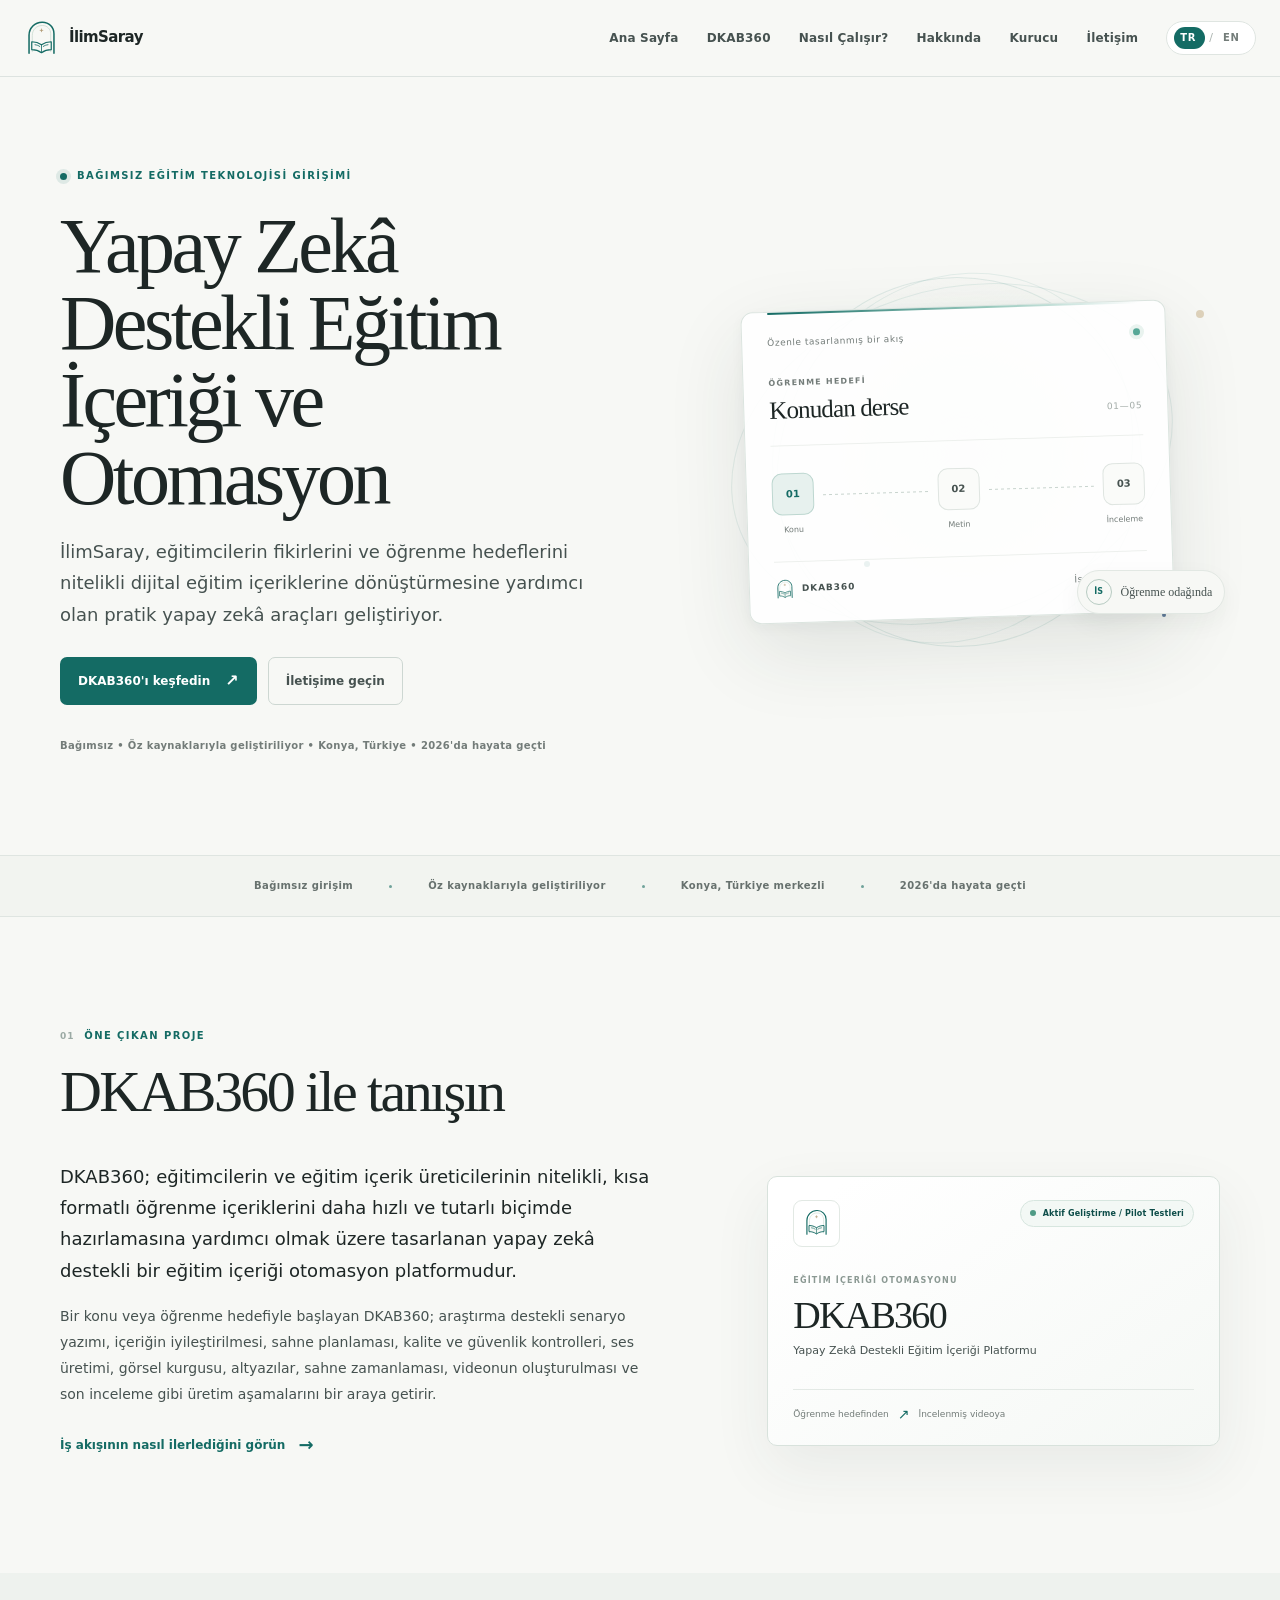
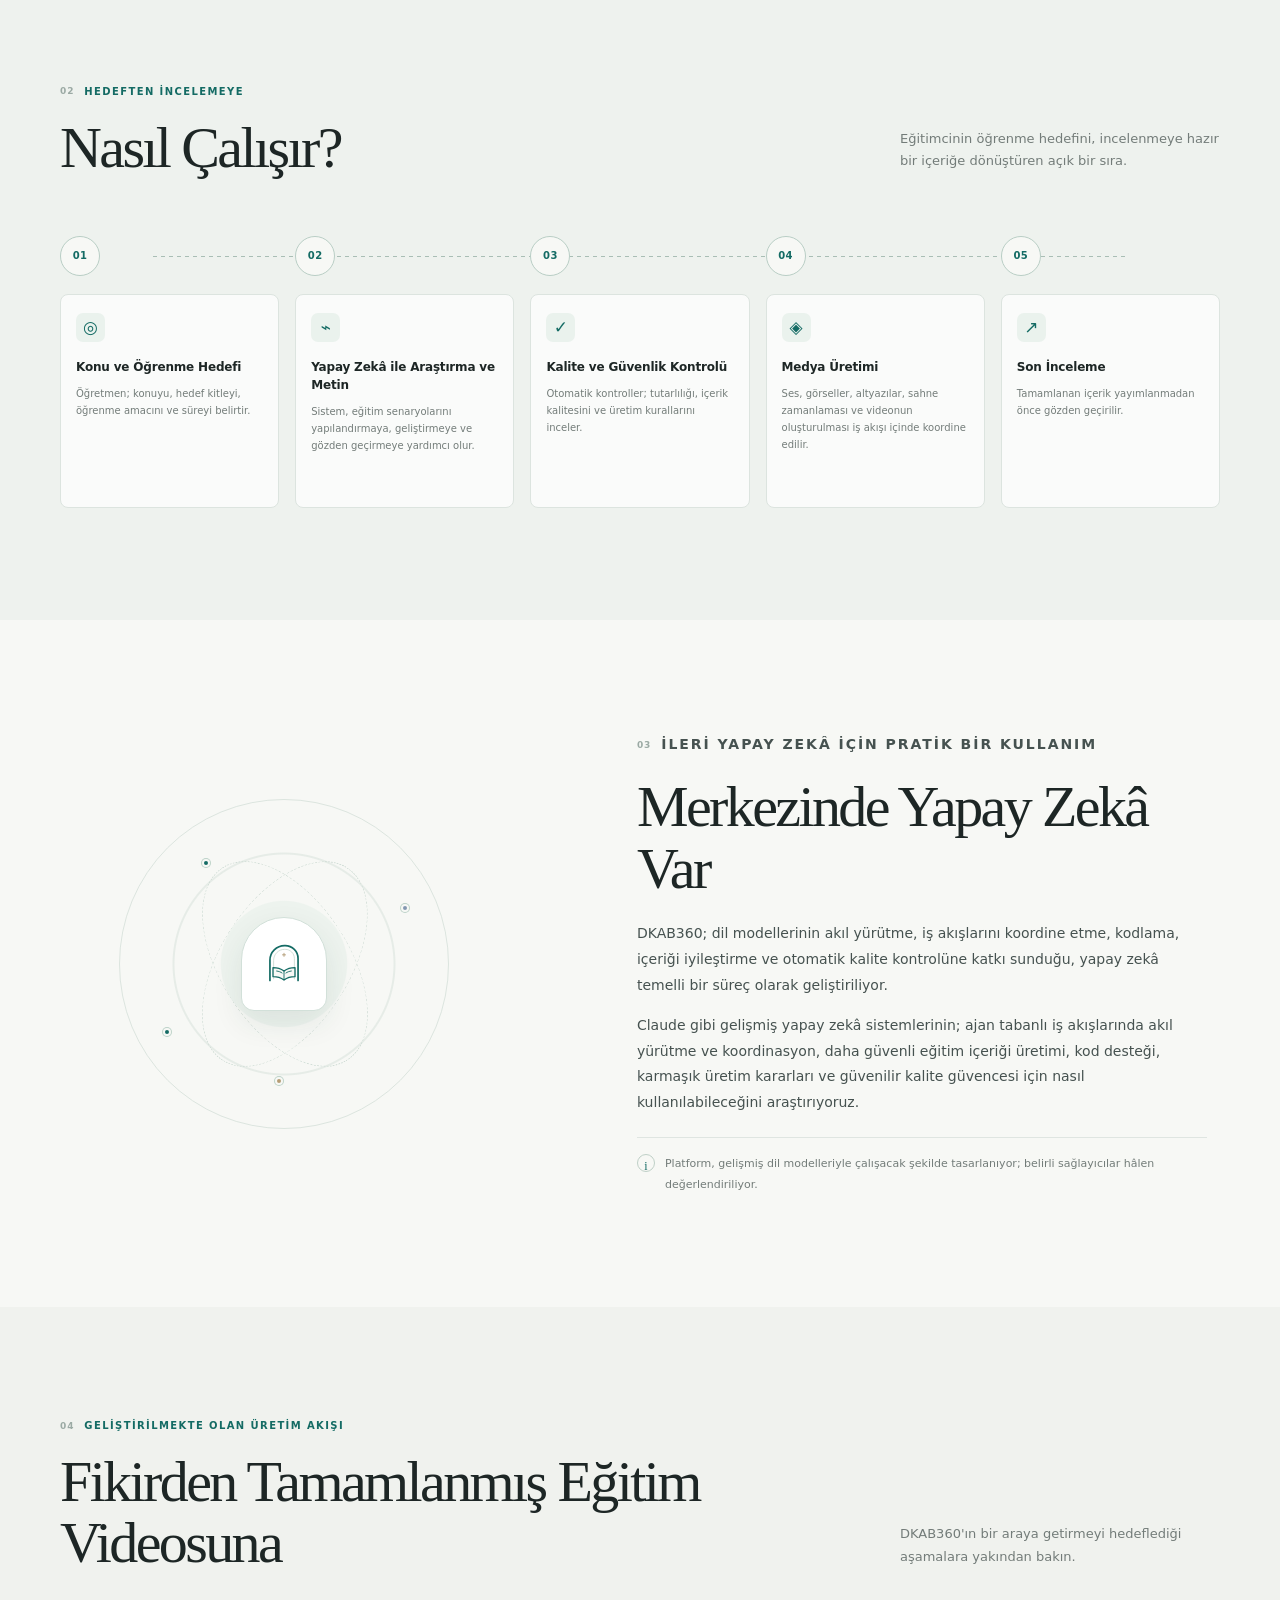
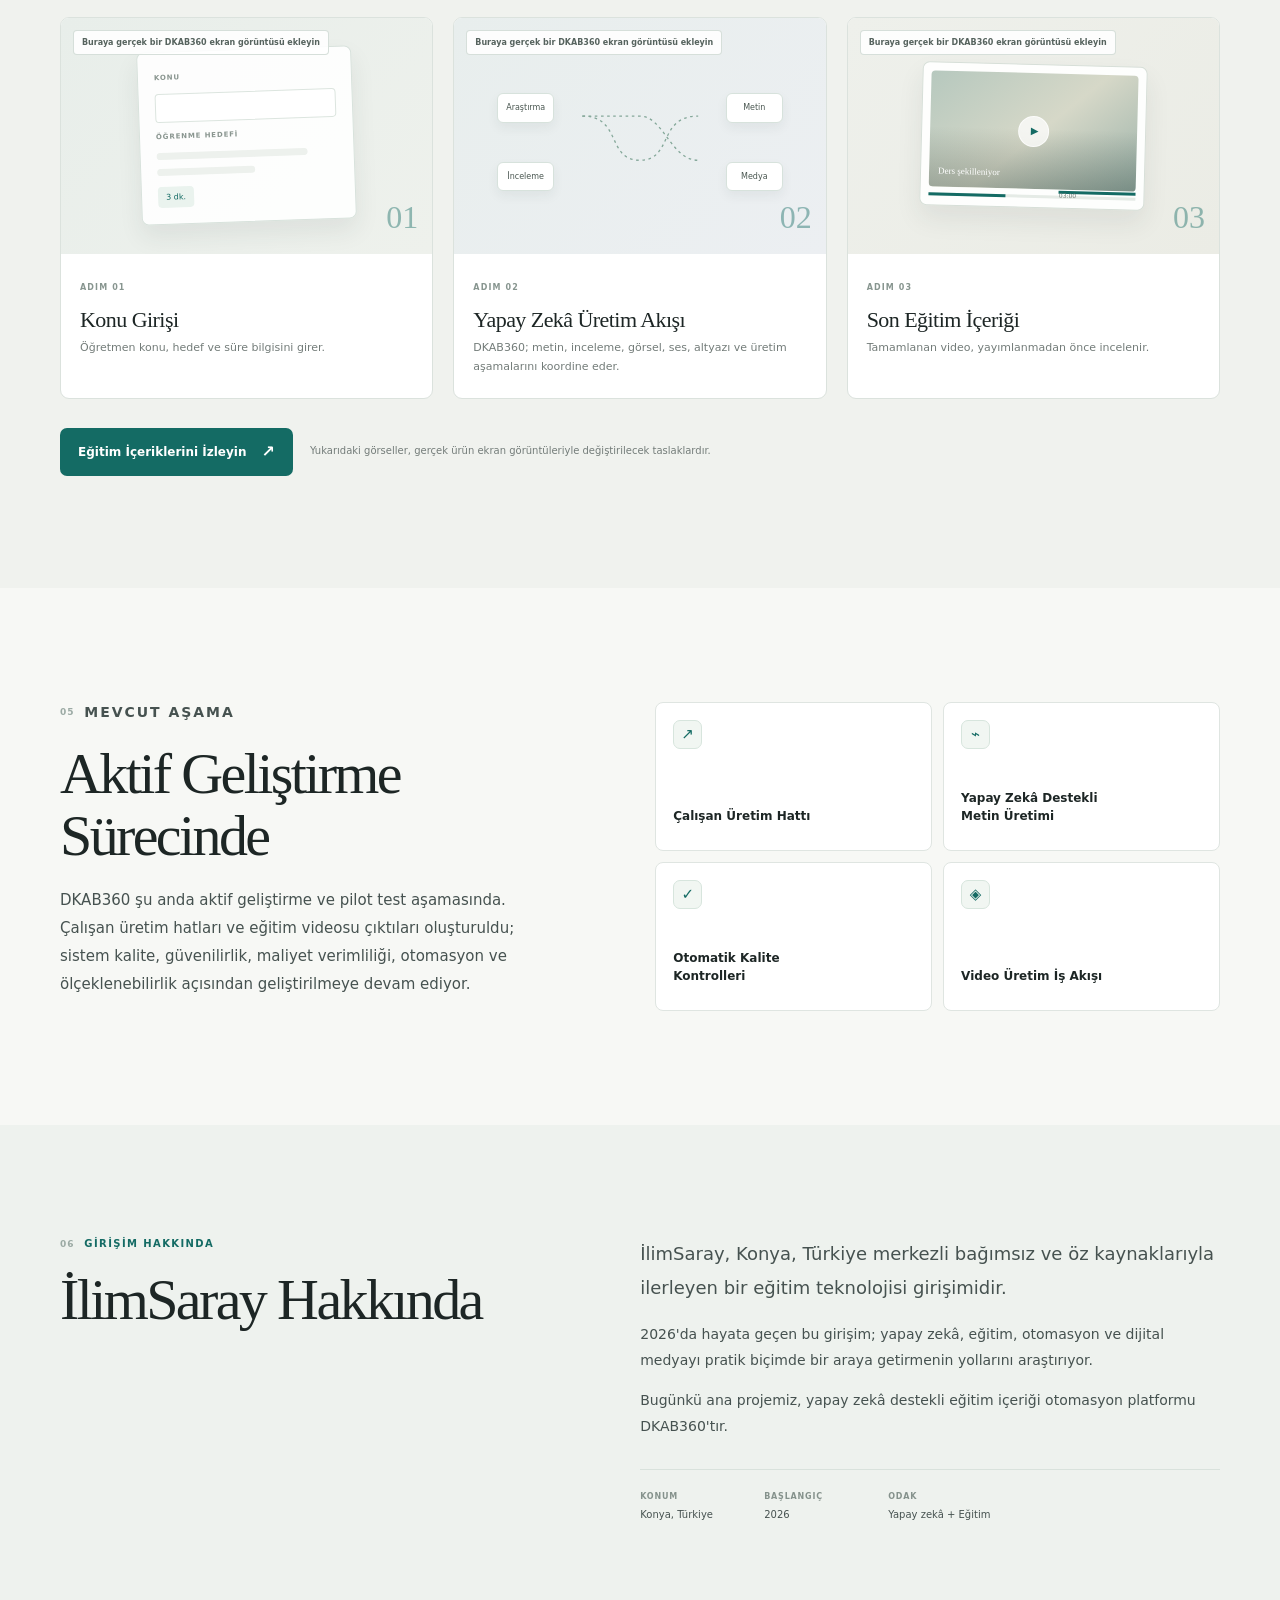
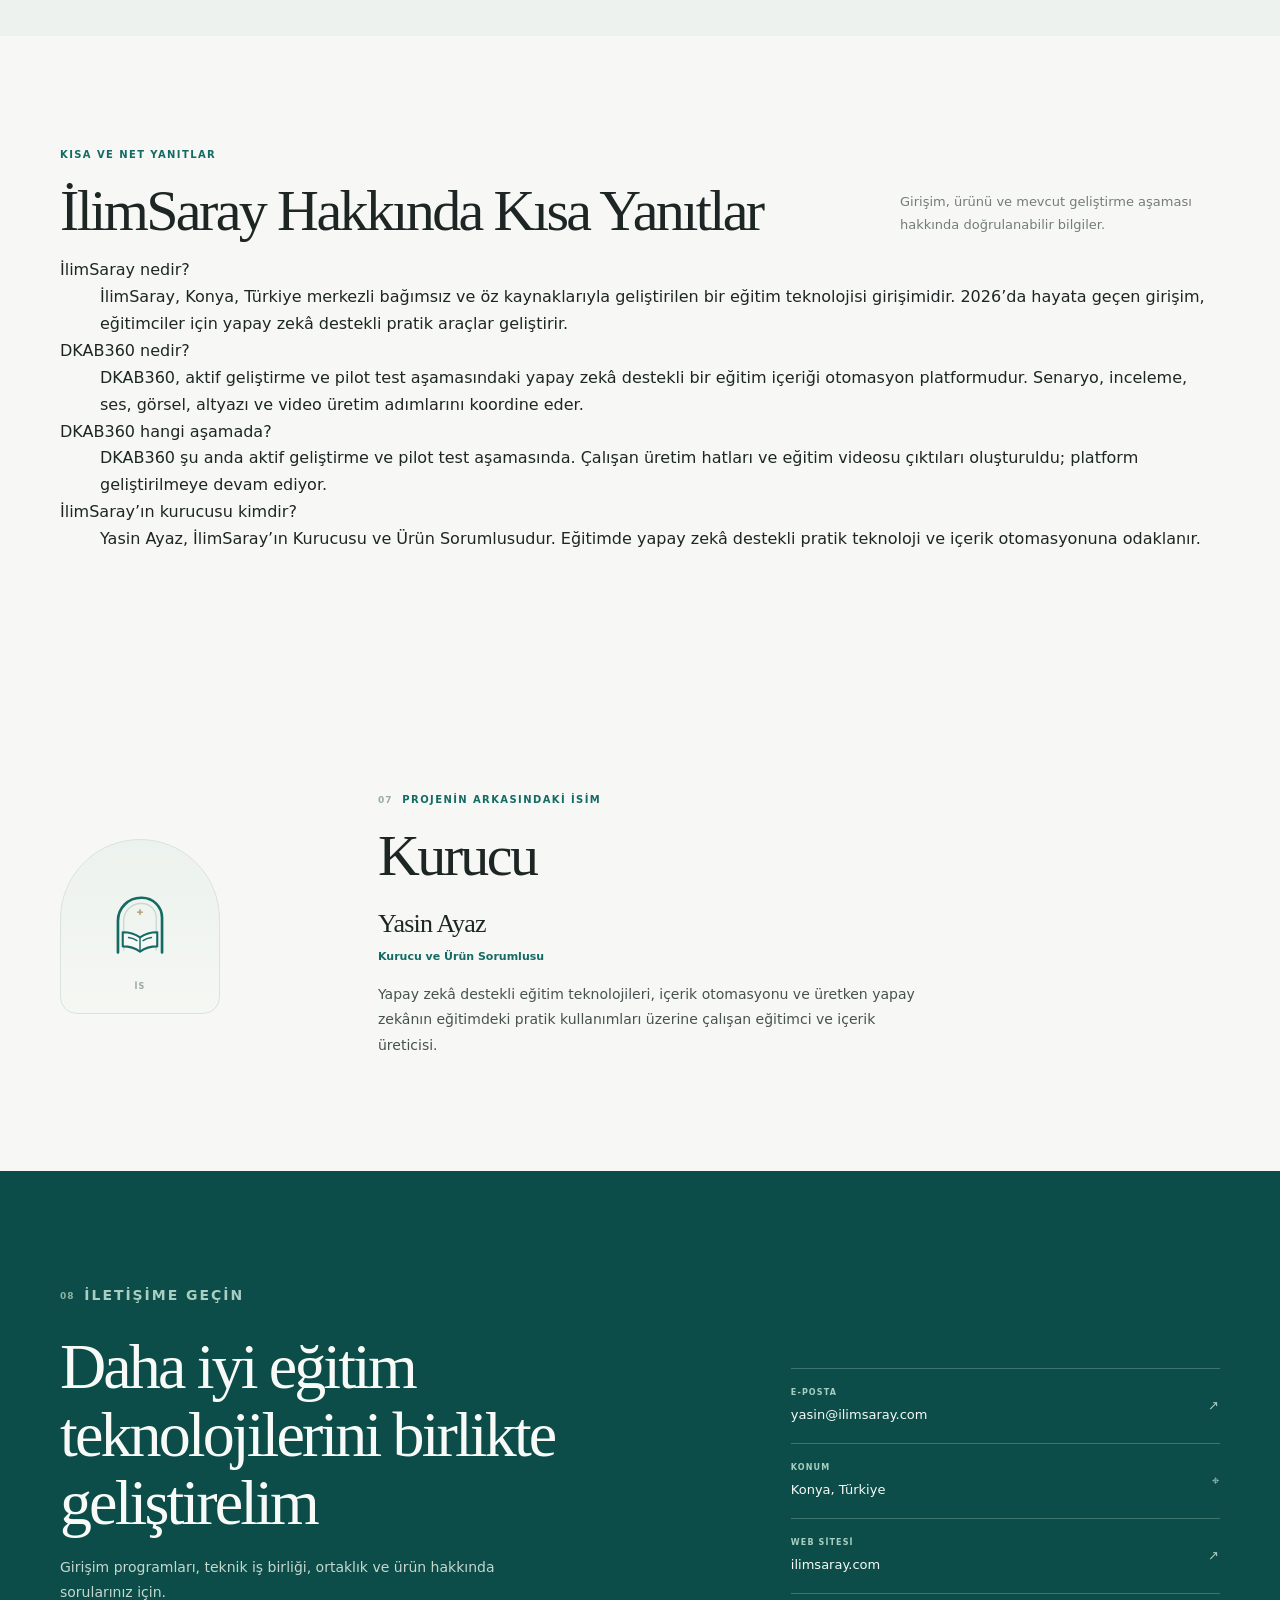
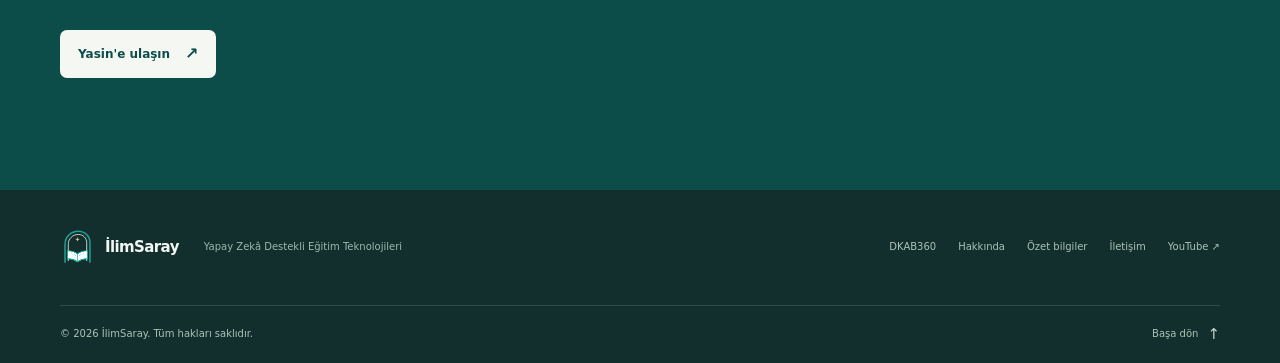
==== tr/index.html @ e477efab "Add Turkish SEO landing page" ====
<!doctype html>
<html lang="tr">
  <head>
    <meta charset="utf-8" />
    <meta name="viewport" content="width=device-width, initial-scale=1" />
    <meta name="theme-color" content="#f7f8f5" />
    <title>İlimSaray | Yapay Zekâ ve Eğitim Teknolojisi</title>
    <meta name="description" content="İlimSaray, Konya merkezli bağımsız bir EdTech girişimidir. DKAB360, aktif geliştirme ve pilot test aşamasındaki yapay zekâ destekli eğitim içeriği platformudur." />
    <meta name="keywords" content="yapay zekâ eğitimi, eğitim teknolojileri, EdTech Türkiye, DKAB360, eğitim içeriği otomasyonu, eğitimde yapay zekâ" />
    <meta name="author" content="Yasin Ayaz" />
    <meta name="robots" content="index, follow" />
    <link rel="canonical" href="https://ilimsaray.com/tr/" />
    <link rel="alternate" hreflang="en" href="https://ilimsaray.com/" />
    <link rel="alternate" hreflang="tr" href="https://ilimsaray.com/tr/" />
    <link rel="alternate" hreflang="x-default" href="https://ilimsaray.com/" />
    <link rel="icon" href="/brand-mark.svg" type="image/svg+xml" />
    <link rel="preload" href="/styles.css" as="style" />
    <link rel="stylesheet" href="/styles.css" />
    <meta property="og:type" content="website" />
    <meta property="og:site_name" content="İlimSaray" />
    <meta property="og:title" content="İlimSaray | Yapay Zekâ ve Eğitim Teknolojisi" />
    <meta property="og:description" content="İlimSaray, Konya merkezli bağımsız bir EdTech girişimidir. DKAB360, aktif geliştirme ve pilot test aşamasındaki yapay zekâ destekli eğitim içeriği platformudur." />
    <meta property="og:url" content="https://ilimsaray.com/tr/" />
    <meta property="og:image" content="https://ilimsaray.com/og-cover-tr.png" />
    <meta property="og:image:type" content="image/png" />
    <meta property="og:image:width" content="1200" />
    <meta property="og:image:height" content="630" />
    <meta property="og:image:alt" content="İlimSaray — Konya merkezli yapay zekâ destekli eğitim teknolojisi girişimi." />
    <meta property="og:locale" content="tr_TR" />
    <meta property="og:locale:alternate" content="en_US" />
    <meta name="twitter:card" content="summary_large_image" />
    <meta name="twitter:title" content="İlimSaray | Yapay Zekâ ve Eğitim Teknolojisi" />
    <meta name="twitter:description" content="İlimSaray, Konya merkezli bağımsız bir EdTech girişimidir. DKAB360, aktif geliştirme ve pilot test aşamasındaki yapay zekâ destekli eğitim içeriği platformudur." />
    <meta name="twitter:image" content="https://ilimsaray.com/og-cover-tr.png" />
    <script type="application/ld+json">
{
  "@context": "https://schema.org",
  "@graph": [
    {
      "@type": "Organization",
      "@id": "https://ilimsaray.com/#organization",
      "name": "İlimSaray",
      "url": "https://ilimsaray.com/",
      "description": "2026’da hayata geçen, Konya, Türkiye merkezli bağımsız ve öz kaynaklarıyla ilerleyen eğitim teknolojisi girişimi.",
      "email": "yasin@ilimsaray.com",
      "logo": "https://ilimsaray.com/brand-mark.svg",
      "address": {
        "@type": "PostalAddress",
        "addressLocality": "Konya",
        "addressCountry": "TR"
      },
      "founder": {
        "@id": "https://ilimsaray.com/#founder"
      },
      "sameAs": [
        "https://youtube.com/@yasinayazdkab"
      ]
    },
    {
      "@type": "Person",
      "@id": "https://ilimsaray.com/#founder",
      "name": "Yasin Ayaz",
      "jobTitle": "Kurucu ve Ürün Sorumlusu",
      "description": "Yapay zekâ destekli eğitim teknolojileri, içerik otomasyonu ve üretken yapay zekânın eğitimdeki pratik kullanımları üzerine çalışan eğitimci ve içerik üreticisi.",
      "worksFor": {
        "@id": "https://ilimsaray.com/#organization"
      }
    },
    {
      "@type": "WebSite",
      "@id": "https://ilimsaray.com/#website",
      "name": "İlimSaray",
      "url": "https://ilimsaray.com/",
      "publisher": {
        "@id": "https://ilimsaray.com/#organization"
      },
      "inLanguage": [
        "en",
        "tr"
      ]
    },
    {
      "@type": "SoftwareApplication",
      "@id": "https://ilimsaray.com/#dkab360",
      "name": "DKAB360",
      "applicationCategory": "EducationalApplication",
      "description": "Aktif geliştirme ve pilot test aşamasındaki yapay zekâ destekli eğitim içeriği otomasyon platformu.",
      "creator": {
        "@id": "https://ilimsaray.com/#organization"
      }
    },
    {
      "@type": "WebPage",
      "@id": "https://ilimsaray.com/tr/#webpage",
      "url": "https://ilimsaray.com/tr/",
      "name": "İlimSaray | Yapay Zekâ ve Eğitim Teknolojisi",
      "description": "İlimSaray, Konya merkezli bağımsız bir EdTech girişimidir. DKAB360, aktif geliştirme ve pilot test aşamasındaki yapay zekâ destekli eğitim içeriği platformudur.",
      "inLanguage": "tr",
      "isPartOf": {
        "@id": "https://ilimsaray.com/#website"
      },
      "about": [
        {
          "@id": "https://ilimsaray.com/#organization"
        },
        {
          "@id": "https://ilimsaray.com/#dkab360"
        }
      ]
    }
  ]
}
</script>
    <script src="/app.js" defer></script>
  </head>
  <body>
    <a class="skip-link" href="#main">İçeriğe geç</a>
    <header class="site-header">
      <div class="nav-shell">
        <a class="brand" href="#home" aria-label="İlimSaray ana sayfa">
          <img src="/brand-mark.svg" width="38" height="42" alt="" />
          <span><strong>İlimSaray</strong></span>
        </a>
        <nav class="desktop-nav" aria-label="Ana gezinme">
          <a href="#home">Ana Sayfa</a>
          <a href="#dkab360">DKAB360</a>
          <a href="#how-it-works">Nasıl Çalışır?</a>
          <a href="#about">Hakkında</a>
          <a href="#founder">Kurucu</a>
          <a href="#contact">İletişim</a>
        </nav>
        <div class="nav-tools">
          <div class="language-switch" role="group" aria-label="Dil seçimi">
            <a class="language-option is-active" href="/tr/" lang="tr" hreflang="tr" aria-current="page" aria-label="Türkçe">TR</a>
            <span aria-hidden="true" class="language-divider">/</span>
            <a class="language-option" href="/" lang="en" hreflang="en" aria-label="English">EN</a>
          </div>
          <details class="mobile-menu">
            <summary class="menu-trigger" aria-label="Gezinme menüsünü aç">
              <span class="menu-lines" aria-hidden="true"><i></i><i></i></span>
              <span class="sr-only">Menü</span>
            </summary>
            <nav class="mobile-nav" aria-label="Mobil gezinme">
              <a href="#home">Ana Sayfa</a>
              <a href="#dkab360">DKAB360</a>
              <a href="#how-it-works">Nasıl Çalışır?</a>
              <a href="#about">Hakkında</a>
              <a href="#founder">Kurucu</a>
              <a href="#contact">İletişim</a>
            </nav>
          </details>
        </div>
      </div>
    </header>

    <main id="main">
      <section class="hero section-shell" id="home" aria-labelledby="hero-title">
        <div class="hero-copy">
          <p class="eyebrow"><span class="eyebrow-mark" aria-hidden="true"></span><span>Bağımsız eğitim teknolojisi girişimi</span></p>
          <h1 id="hero-title">Yapay Zekâ Destekli Eğitim İçeriği ve Otomasyon</h1>
          <p class="hero-intro">İlimSaray, eğitimcilerin fikirlerini ve öğrenme hedeflerini nitelikli dijital eğitim içeriklerine dönüştürmesine yardımcı olan pratik yapay zekâ araçları geliştiriyor.</p>
          <div class="hero-actions">
            <a class="button button-primary" href="#dkab360"><span>DKAB360'ı keşfedin</span><span class="button-arrow" aria-hidden="true">↗</span></a>
            <a class="button button-quiet" href="#contact">İletişime geçin</a>
          </div>
          <p class="credibility-line">Bağımsız • Öz kaynaklarıyla geliştiriliyor • Konya, Türkiye • 2026'da hayata geçti</p>
        </div>
        <div class="hero-art" aria-label="DKAB360 eğitim içeriği üretim iş akışı çizimi">
          <div class="art-halo art-halo-one" aria-hidden="true"></div>
          <div class="art-halo art-halo-two" aria-hidden="true"></div>
          <div class="workflow-window">
            <div class="window-topline">
              <span class="window-label">Özenle tasarlanmış bir akış</span>
              <span class="live-dot" aria-hidden="true"></span>
            </div>
            <div class="window-title-row">
              <div>
                <p class="mini-label">ÖĞRENME HEDEFİ</p>
                <p class="window-title">Konudan derse</p>
              </div>
              <span class="window-step-count">01—05</span>
            </div>
            <div class="flow-steps" aria-label="Konu, metin, kalite incelemesi, medya ve son inceleme">
              <div class="flow-step is-current"><span class="flow-icon icon-topic" aria-hidden="true">01</span><span>Konu</span></div>
              <span class="flow-connector" aria-hidden="true"></span>
              <div class="flow-step"><span class="flow-icon icon-script" aria-hidden="true">02</span><span>Metin</span></div>
              <span class="flow-connector" aria-hidden="true"></span>
              <div class="flow-step"><span class="flow-icon icon-review" aria-hidden="true">03</span><span>İnceleme</span></div>
            </div>
            <div class="window-footer">
              <div class="window-footer-mark"><img src="/brand-mark.svg" width="24" height="26" alt="" /><span>DKAB360</span></div>
              <span class="workflow-note">İş akışı şeması</span>
            </div>
          </div>
          <div class="art-stamp"><span class="stamp-ring">İS</span><span>Öğrenme odağında</span></div>
        </div>
      </section>

      <div class="trust-strip" aria-label="Girişim hakkında bilgiler">
        <div class="trust-strip-inner">
          <span>Bağımsız girişim</span><span class="trust-dot" aria-hidden="true"></span>
          <span>Öz kaynaklarıyla geliştiriliyor</span><span class="trust-dot" aria-hidden="true"></span>
          <span>Konya, Türkiye merkezli</span><span class="trust-dot" aria-hidden="true"></span>
          <span>2026'da hayata geçti</span>
        </div>
      </div>

      <section class="content-section product-section section-shell" id="dkab360" aria-labelledby="product-heading">
        <div class="section-heading">
          <p class="eyebrow section-eyebrow"><span class="section-index">01</span><span>Öne çıkan proje</span></p>
          <h2 id="product-heading">DKAB360 ile tanışın</h2>
        </div>
        <div class="product-layout">
          <div class="product-copy">
            <p class="lead-copy">DKAB360; eğitimcilerin ve eğitim içerik üreticilerinin nitelikli, kısa formatlı öğrenme içeriklerini daha hızlı ve tutarlı biçimde hazırlamasına yardımcı olmak üzere tasarlanan yapay zekâ destekli bir eğitim içeriği otomasyon platformudur.</p>
            <p>Bir konu veya öğrenme hedefiyle başlayan DKAB360; araştırma destekli senaryo yazımı, içeriğin iyileştirilmesi, sahne planlaması, kalite ve güvenlik kontrolleri, ses üretimi, görsel kurgusu, altyazılar, sahne zamanlaması, videonun oluşturulması ve son inceleme gibi üretim aşamalarını bir araya getirir.</p>
            <a class="text-link" href="#how-it-works"><span>İş akışının nasıl ilerlediğini görün</span><span aria-hidden="true">→</span></a>
          </div>
          <article class="product-card">
            <div class="product-card-top">
              <span class="product-mark"><img src="/brand-mark.svg" width="36" height="40" alt="" /></span>
              <span class="status-pill"><span aria-hidden="true"></span><span>Aktif Geliştirme / Pilot Testleri</span></span>
            </div>
            <div class="product-card-body">
              <p class="mini-label">EĞİTİM İÇERİĞİ OTOMASYONU</p>
              <h3>DKAB360</h3>
              <p>Yapay Zekâ Destekli Eğitim İçeriği Platformu</p>
            </div>
            <div class="product-card-bottom"><span>Öğrenme hedefinden</span><span class="bottom-arrow" aria-hidden="true">↗</span><span>İncelenmiş videoya</span></div>
          </article>
        </div>
      </section>

      <section class="content-section workflow-section" id="how-it-works" aria-labelledby="workflow-heading">
        <div class="section-shell">
          <div class="section-heading section-heading-row">
            <div><p class="eyebrow section-eyebrow"><span class="section-index">02</span><span>Hedeften incelemeye</span></p><h2 id="workflow-heading">Nasıl Çalışır?</h2></div>
            <p class="heading-aside">Eğitimcinin öğrenme hedefini, incelenmeye hazır bir içeriğe dönüştüren açık bir sıra.</p>
          </div>
          <ol class="workflow-timeline">
            <li class="timeline-item"><span class="timeline-number">01</span><div class="timeline-card"><span class="timeline-symbol symbol-target" aria-hidden="true">◎</span><h3>Konu ve Öğrenme Hedefi</h3><p>Öğretmen; konuyu, hedef kitleyi, öğrenme amacını ve süreyi belirtir.</p></div></li>
            <li class="timeline-item"><span class="timeline-number">02</span><div class="timeline-card"><span class="timeline-symbol symbol-script" aria-hidden="true">⌁</span><h3>Yapay Zekâ ile Araştırma ve Metin</h3><p>Sistem, eğitim senaryolarını yapılandırmaya, geliştirmeye ve gözden geçirmeye yardımcı olur.</p></div></li>
            <li class="timeline-item"><span class="timeline-number">03</span><div class="timeline-card"><span class="timeline-symbol symbol-check" aria-hidden="true">✓</span><h3>Kalite ve Güvenlik Kontrolü</h3><p>Otomatik kontroller; tutarlılığı, içerik kalitesini ve üretim kurallarını inceler.</p></div></li>
            <li class="timeline-item"><span class="timeline-number">04</span><div class="timeline-card"><span class="timeline-symbol symbol-media" aria-hidden="true">◈</span><h3>Medya Üretimi</h3><p>Ses, görseller, altyazılar, sahne zamanlaması ve videonun oluşturulması iş akışı içinde koordine edilir.</p></div></li>
            <li class="timeline-item"><span class="timeline-number">05</span><div class="timeline-card"><span class="timeline-symbol symbol-review" aria-hidden="true">↗</span><h3>Son İnceleme</h3><p>Tamamlanan içerik yayımlanmadan önce gözden geçirilir.</p></div></li>
          </ol>
        </div>
      </section>

      <section class="content-section ai-section section-shell" id="ai-at-core" aria-labelledby="ai-heading">
        <div class="ai-orbit" aria-hidden="true"><span></span><span></span><span></span><span></span><div class="orbit-core"><img src="/brand-mark.svg" width="44" height="48" alt="" /></div></div>
        <div class="ai-copy"><p class="eyebrow section-eyebrow"><span class="section-index">03</span><span>İleri yapay zekâ için pratik bir kullanım</span></p><h2 id="ai-heading">Merkezinde Yapay Zekâ Var</h2><p class="lead-copy">DKAB360; dil modellerinin akıl yürütme, iş akışlarını koordine etme, kodlama, içeriği iyileştirme ve otomatik kalite kontrolüne katkı sunduğu, yapay zekâ temelli bir süreç olarak geliştiriliyor.</p><p>Claude gibi gelişmiş yapay zekâ sistemlerinin; ajan tabanlı iş akışlarında akıl yürütme ve koordinasyon, daha güvenli eğitim içeriği üretimi, kod desteği, karmaşık üretim kararları ve güvenilir kalite güvencesi için nasıl kullanılabileceğini araştırıyoruz.</p><p class="ai-note"><span class="note-mark" aria-hidden="true">i</span><span>Platform, gelişmiş dil modelleriyle çalışacak şekilde tasarlanıyor; belirli sağlayıcılar hâlen değerlendiriliyor.</span></p></div>
      </section>

      <section class="content-section proof-section" id="product-proof" aria-labelledby="proof-heading">
        <div class="section-shell">
          <div class="section-heading section-heading-row">
            <div><p class="eyebrow section-eyebrow"><span class="section-index">04</span><span>Geliştirilmekte olan üretim akışı</span></p><h2 id="proof-heading">Fikirden Tamamlanmış Eğitim Videosuna</h2></div>
            <p class="heading-aside">DKAB360'ın bir araya getirmeyi hedeflediği aşamalara yakından bakın.</p>
          </div>
          <div class="proof-grid">
            <article class="proof-card">
              <div class="proof-art proof-art-input" role="img" aria-label="Buraya gerçek bir DKAB360 ekran görüntüsü ekleyin"><span class="proof-kicker">Buraya gerçek bir DKAB360 ekran görüntüsü ekleyin</span><div class="mock-form"><span class="mock-label">KONU</span><span class="mock-line mock-line-wide"></span><span class="mock-label">ÖĞRENME HEDEFİ</span><span class="mock-line"></span><span class="mock-line mock-line-short"></span><span class="mock-chip">3 dk.</span></div><span class="proof-step-mark">01</span></div>
              <div class="proof-card-copy"><span class="card-overline">ADIM 01</span><h3>Konu Girişi</h3><p>Öğretmen konu, hedef ve süre bilgisini girer.</p></div>
            </article>
            <article class="proof-card">
              <div class="proof-art proof-art-workflow" role="img" aria-label="Buraya gerçek bir DKAB360 ekran görüntüsü ekleyin"><span class="proof-kicker">Buraya gerçek bir DKAB360 ekran görüntüsü ekleyin</span><div class="mock-flow"><span class="mock-node node-a">Araştırma</span><span class="mock-node node-b">Metin</span><span class="mock-node node-c">İnceleme</span><span class="mock-node node-d">Medya</span><svg viewBox="0 0 220 130" aria-hidden="true"><path d="M45 43 C90 43 72 93 110 93 S130 43 176 43" /><path d="M45 43 C70 43 83 43 110 43 S145 93 176 93" /></svg></div><span class="proof-step-mark">02</span></div>
              <div class="proof-card-copy"><span class="card-overline">ADIM 02</span><h3>Yapay Zekâ Üretim Akışı</h3><p>DKAB360; metin, inceleme, görsel, ses, altyazı ve üretim aşamalarını koordine eder.</p></div>
            </article>
            <article class="proof-card">
              <div class="proof-art proof-art-output" role="img" aria-label="Buraya gerçek bir DKAB360 ekran görüntüsü ekleyin"><span class="proof-kicker">Buraya gerçek bir DKAB360 ekran görüntüsü ekleyin</span><div class="mock-video"><div class="video-surface"><span class="video-play" aria-hidden="true">▶</span><span class="video-caption">Ders şekilleniyor</span></div><div class="video-controls"><span></span><span class="video-time">03:00</span></div></div><span class="proof-step-mark">03</span></div>
              <div class="proof-card-copy"><span class="card-overline">ADIM 03</span><h3>Son Eğitim İçeriği</h3><p>Tamamlanan video, yayımlanmadan önce incelenir.</p></div>
            </article>
          </div>
          <div class="proof-action"><a class="button button-primary" href="https://youtube.com/@yasinayazdkab" target="_blank" rel="noopener noreferrer"><span>Eğitim İçeriklerini İzleyin</span><span class="button-arrow" aria-hidden="true">↗</span></a><p>Yukarıdaki görseller, gerçek ürün ekran görüntüleriyle değiştirilecek taslaklardır.</p></div>
        </div>
      </section>

      <section class="content-section stage-section section-shell" id="development" aria-labelledby="stage-heading">
        <div class="stage-intro"><p class="eyebrow section-eyebrow"><span class="section-index">05</span><span>Mevcut aşama</span></p><h2 id="stage-heading">Aktif Geliştirme Sürecinde</h2><p class="lead-copy">DKAB360 şu anda aktif geliştirme ve pilot test aşamasında. Çalışan üretim hatları ve eğitim videosu çıktıları oluşturuldu; sistem kalite, güvenilirlik, maliyet verimliliği, otomasyon ve ölçeklenebilirlik açısından geliştirilmeye devam ediyor.</p></div>
        <div class="stage-cards">
          <article class="stage-card"><span class="stage-card-icon" aria-hidden="true">↗</span><h3>Çalışan Üretim Hattı</h3></article>
          <article class="stage-card"><span class="stage-card-icon" aria-hidden="true">⌁</span><h3>Yapay Zekâ Destekli Metin Üretimi</h3></article>
          <article class="stage-card"><span class="stage-card-icon" aria-hidden="true">✓</span><h3>Otomatik Kalite Kontrolleri</h3></article>
          <article class="stage-card"><span class="stage-card-icon" aria-hidden="true">◈</span><h3>Video Üretim İş Akışı</h3></article>
        </div>
      </section>

      <section class="content-section about-section" id="about" aria-labelledby="about-heading">
        <div class="section-shell about-layout">
          <div class="section-heading"><p class="eyebrow section-eyebrow"><span class="section-index">06</span><span>Girişim hakkında</span></p><h2 id="about-heading">İlimSaray Hakkında</h2></div>
          <div class="about-copy"><p class="lead-copy">İlimSaray, Konya, Türkiye merkezli bağımsız ve öz kaynaklarıyla ilerleyen bir eğitim teknolojisi girişimidir.</p><p>2026'da hayata geçen bu girişim; yapay zekâ, eğitim, otomasyon ve dijital medyayı pratik biçimde bir araya getirmenin yollarını araştırıyor.</p><p>Bugünkü ana projemiz, yapay zekâ destekli eğitim içeriği otomasyon platformu DKAB360'tır.</p><div class="about-facts"><span><strong>Konum</strong><span>Konya, Türkiye</span></span><span><strong>Başlangıç</strong><span>2026</span></span><span><strong>Odak</strong><span>Yapay zekâ + Eğitim</span></span></div></div>
        </div>
      </section>

      <section class="content-section answers-section" id="answers" aria-labelledby="answers-heading">
        <div class="section-shell">
          <div class="section-heading section-heading-row">
            <div><p class="eyebrow section-eyebrow">Kısa ve net yanıtlar</p><h2 id="answers-heading">İlimSaray Hakkında Kısa Yanıtlar</h2></div>
            <p class="heading-aside">Girişim, ürünü ve mevcut geliştirme aşaması hakkında doğrulanabilir bilgiler.</p>
          </div>
          <dl class="answer-list">
            <div class="answer-item"><dt>İlimSaray nedir?</dt><dd>İlimSaray, Konya, Türkiye merkezli bağımsız ve öz kaynaklarıyla geliştirilen bir eğitim teknolojisi girişimidir. 2026’da hayata geçen girişim, eğitimciler için yapay zekâ destekli pratik araçlar geliştirir.</dd></div>
            <div class="answer-item"><dt>DKAB360 nedir?</dt><dd>DKAB360, aktif geliştirme ve pilot test aşamasındaki yapay zekâ destekli bir eğitim içeriği otomasyon platformudur. Senaryo, inceleme, ses, görsel, altyazı ve video üretim adımlarını koordine eder.</dd></div>
            <div class="answer-item"><dt>DKAB360 hangi aşamada?</dt><dd>DKAB360 şu anda aktif geliştirme ve pilot test aşamasında. Çalışan üretim hatları ve eğitim videosu çıktıları oluşturuldu; platform geliştirilmeye devam ediyor.</dd></div>
            <div class="answer-item"><dt>İlimSaray’ın kurucusu kimdir?</dt><dd>Yasin Ayaz, İlimSaray’ın Kurucusu ve Ürün Sorumlusudur. Eğitimde yapay zekâ destekli pratik teknoloji ve içerik otomasyonuna odaklanır.</dd></div>
          </dl>
        </div>
      </section>

      <section class="content-section founder-section section-shell" id="founder" aria-labelledby="founder-heading">
        <div class="founder-mark" aria-hidden="true"><img src="/brand-mark.svg" width="66" height="72" alt="" /><span>İS</span></div>
        <div class="founder-copy"><p class="eyebrow section-eyebrow"><span class="section-index">07</span><span>Projenin arkasındaki isim</span></p><h2 id="founder-heading">Kurucu</h2><p class="founder-name">Yasin Ayaz</p><p class="founder-role">Kurucu ve Ürün Sorumlusu</p><p class="founder-bio">Yapay zekâ destekli eğitim teknolojileri, içerik otomasyonu ve üretken yapay zekânın eğitimdeki pratik kullanımları üzerine çalışan eğitimci ve içerik üreticisi.</p></div>
      </section>

      <section class="content-section contact-section" id="contact" aria-labelledby="contact-heading">
        <div class="section-shell contact-layout">
          <div class="contact-copy"><p class="eyebrow section-eyebrow"><span class="section-index">08</span><span>İletişime geçin</span></p><h2 id="contact-heading">Daha iyi eğitim teknolojilerini birlikte geliştirelim</h2><p>Girişim programları, teknik iş birliği, ortaklık ve ürün hakkında sorularınız için.</p><a class="button button-light" href="mailto:yasin@ilimsaray.com"><span>Yasin'e ulaşın</span><span class="button-arrow" aria-hidden="true">↗</span></a></div>
          <div class="contact-details"><a href="mailto:yasin@ilimsaray.com" class="contact-detail"><span class="detail-label">E-POSTA</span><span>yasin@ilimsaray.com</span><span class="detail-arrow" aria-hidden="true">↗</span></a><div class="contact-detail"><span class="detail-label">KONUM</span><span>Konya, Türkiye</span><span class="detail-symbol" aria-hidden="true">⌖</span></div><a href="https://ilimsaray.com" target="_blank" rel="noopener noreferrer" class="contact-detail"><span class="detail-label">WEB SİTESİ</span><span>ilimsaray.com</span><span class="detail-arrow" aria-hidden="true">↗</span></a></div>
        </div>
      </section>
    </main>

    <footer class="site-footer">
      <div class="section-shell footer-main">
        <a class="brand footer-brand" href="#home"><img src="/brand-mark.svg" width="38" height="42" alt="" /><span><strong>İlimSaray</strong></span></a>
        <p class="footer-tagline">Yapay Zekâ Destekli Eğitim Teknolojileri</p>
        <nav class="footer-links" aria-label="Alt bilgi gezinmesi"><a href="#dkab360">DKAB360</a><a href="#about">Hakkında</a><a href="#answers">Özet bilgiler</a><a href="#contact">İletişim</a><a href="https://youtube.com/@yasinayazdkab" target="_blank" rel="noopener noreferrer">YouTube ↗</a></nav>
      </div>
      <div class="section-shell footer-bottom"><span>© 2026 İlimSaray. Tüm hakları saklıdır.</span><a href="#home" class="back-to-top"><span>Başa dön</span><span aria-hidden="true">↑</span></a></div>
    </footer>
  </body>
</html>
---- styles.css ----
:root {
  color-scheme: light;
  --paper: #f7f8f5;
  --paper-deep: #f0f2ee;
  --surface: #fff;
  --ink: #1d2625;
  --ink-soft: #465250;
  --muted: #737c79;
  --line: #dfe5e1;
  --line-strong: #cdd7d2;
  --teal: #146b64;
  --teal-dark: #0d4d49;
  --teal-soft: #e7f1ee;
  --blue: #637c9c;
  --sand: #ded2bb;
  --display: "Iowan Old Style", "Palatino Linotype", "Book Antiqua", Georgia, serif;
  --sans: Inter, ui-sans-serif, system-ui, -apple-system, BlinkMacSystemFont, "Segoe UI", sans-serif;
  --shell: min(1160px, calc(100% - 64px));
  font-family: var(--sans);
  background: var(--paper);
  color: var(--ink);
  font-synthesis: none;
  text-rendering: optimizeLegibility;
  -webkit-font-smoothing: antialiased;
  -moz-osx-font-smoothing: grayscale;
}

*, *::before, *::after { box-sizing: border-box; }
html { scroll-behavior: smooth; scroll-padding-top: 104px; }
body { margin: 0; min-width: 320px; background: var(--paper); color: var(--ink); font-size: 16px; line-height: 1.68; }
button, a { font: inherit; }
a { color: inherit; text-decoration: none; }
button { color: inherit; }
img, svg { display: block; }
::selection { color: #fff; background: var(--teal); }
:focus-visible { outline: 3px solid #579b93; outline-offset: 4px; border-radius: 4px; }
.skip-link { position: fixed; z-index: 100; top: 12px; left: 12px; padding: 10px 16px; transform: translateY(-160%); border-radius: 6px; background: var(--ink); color: #fff; transition: transform .18s ease; }
.skip-link:focus { transform: translateY(0); }
.sr-only { position: absolute; width: 1px; height: 1px; padding: 0; margin: -1px; overflow: hidden; clip: rect(0, 0, 0, 0); white-space: nowrap; border: 0; }
.section-shell { width: var(--shell); margin-inline: auto; }
.site-header { position: sticky; z-index: 20; top: 0; border-bottom: 1px solid rgb(213 221 216 / 75%); background: rgb(247 248 245 / 94%); backdrop-filter: blur(16px); }
.nav-shell { width: min(1320px, calc(100% - 48px)); min-height: 76px; margin: auto; display: flex; align-items: center; justify-content: space-between; gap: 28px; }
.brand { flex: 0 0 auto; display: inline-flex; align-items: center; gap: 10px; color: var(--ink); font-size: 15px; letter-spacing: -.04em; white-space: nowrap; }
.brand img { width: 35px; height: 39px; }
.brand strong { font-weight: 650; }
.desktop-nav { display: flex; align-items: center; gap: clamp(15px, 2.2vw, 30px); margin-left: auto; }
.desktop-nav a, .mobile-nav a { color: var(--ink-soft); font-size: 12px; font-weight: 550; letter-spacing: .015em; transition: color .18s ease; }
.desktop-nav a:hover, .mobile-nav a:hover { color: var(--teal); }
.nav-tools { display: flex; align-items: center; gap: 14px; }
.language-switch { display: inline-flex; align-items: center; gap: 4px; padding: 5px 7px; border: 1px solid var(--line); border-radius: 999px; background: var(--surface); }
.language-option { appearance: none; cursor: pointer; min-width: 31px; padding: 3px 6px; border: 0; border-radius: 999px; background: transparent; color: var(--muted); font-family: var(--sans); font-size: 10px; font-weight: 750; letter-spacing: .07em; transition: color .16s ease, background .16s ease; }
.language-option.is-active { background: var(--teal); color: #fff; }
.language-divider { color: #aab3af; font-size: 11px; }
.mobile-menu { display: none; position: relative; }
.menu-trigger { width: 39px; height: 39px; display: grid; place-items: center; list-style: none; cursor: pointer; border: 1px solid var(--line); border-radius: 50%; background: var(--surface); }
.menu-trigger::-webkit-details-marker { display: none; }
.menu-lines { width: 16px; display: grid; gap: 4px; }
.menu-lines i { height: 1.5px; width: 16px; border-radius: 2px; background: var(--ink); transition: transform .2s ease; }
.mobile-menu[open] .menu-lines i:first-child { transform: translateY(2.75px) rotate(45deg); }
.mobile-menu[open] .menu-lines i:last-child { transform: translateY(-2.75px) rotate(-45deg); }
.mobile-nav { position: absolute; top: 52px; right: 0; min-width: 220px; display: grid; gap: 2px; padding: 10px; border: 1px solid var(--line); border-radius: 12px; background: var(--surface); box-shadow: 0 16px 36px rgb(24 44 39 / 12%); }
.mobile-nav a { padding: 11px 12px; border-radius: 7px; font-size: 13px; }
.mobile-nav a:hover { background: var(--teal-soft); }
.hero { min-height: 604px; padding-block: 78px 86px; display: grid; grid-template-columns: minmax(0, 1.03fr) minmax(390px, .97fr); align-items: center; gap: clamp(35px, 6vw, 90px); }
.hero-copy { position: relative; z-index: 1; padding-block: 14px; }
.eyebrow { display: flex; align-items: center; gap: 10px; margin: 0; color: var(--teal); font-size: 10px; font-weight: 750; letter-spacing: .14em; line-height: 1.4; text-transform: uppercase; }
.eyebrow-mark { width: 7px; height: 7px; border-radius: 50%; background: var(--teal); box-shadow: 0 0 0 4px rgb(20 107 100 / 11%); }
h1, h2, h3, p { margin-top: 0; }
h1, h2 { font-family: var(--display); font-weight: 500; letter-spacing: -.045em; }
h1 { max-width: 650px; margin: 24px 0 20px; font-size: clamp(49px, 6.1vw, 78px); line-height: .99; }
.hero-intro { max-width: 540px; margin-bottom: 27px; color: var(--ink-soft); font-size: clamp(16px, 1.45vw, 18px); line-height: 1.75; }
.hero-actions { display: flex; align-items: center; flex-wrap: wrap; gap: 11px; }
.button { min-height: 48px; display: inline-flex; align-items: center; justify-content: center; gap: 15px; padding: 0 17px; border: 1px solid transparent; border-radius: 7px; font-size: 12px; font-weight: 650; transition: transform .18s ease, background .18s ease, border-color .18s ease, color .18s ease; }
.button:hover { transform: translateY(-2px); }
.button-primary { background: var(--teal); color: #fff; }
.button-primary:hover { background: var(--teal-dark); }
.button-quiet { border-color: var(--line-strong); color: var(--ink-soft); background: transparent; }
.button-quiet:hover { border-color: var(--teal); color: var(--teal); }
.button-arrow { font-size: 16px; line-height: 1; }
.credibility-line { margin: 33px 0 0; color: var(--muted); font-size: 10px; font-weight: 550; letter-spacing: .035em; }
.credibility-line span { margin-inline: 4px; color: var(--teal); }
.hero-art { min-height: 400px; position: relative; display: grid; place-items: center; isolation: isolate; }
.hero-art::before { position: absolute; z-index: -1; content: ""; width: 370px; height: 370px; border: 1px solid rgb(20 107 100 / 11%); border-radius: 50%; background: radial-gradient(circle at 52% 48%, rgb(222 232 222 / 61%), rgb(239 242 237 / 5%) 67%); }
.hero-art::after { position: absolute; z-index: -1; top: 12%; right: 3%; content: ""; width: 8px; height: 8px; border-radius: 50%; background: var(--sand); box-shadow: -333px 250px 0 -1px var(--teal), -36px 301px 0 -2px var(--blue); }
.art-halo { position: absolute; z-index: -1; border: 1px solid rgb(20 107 100 / 9%); border-radius: 50%; }
.art-halo-one { inset: 7% 8% 11% 6%; transform: rotate(-18deg); }
.art-halo-two { inset: 1% 18% 3% 17%; transform: rotate(35deg); }
.workflow-window { width: min(100%, 425px); position: relative; padding: 23px 25px 17px; border: 1px solid #dbe4df; border-radius: 12px; background: rgb(255 255 255 / 91%); box-shadow: 0 28px 80px rgb(33 54 47 / 11%), 0 4px 13px rgb(33 54 47 / 4%); transform: rotate(-1.8deg); }
.workflow-window::before { position: absolute; top: 0; left: 26px; right: 26px; height: 2px; content: ""; background: linear-gradient(90deg, var(--teal), #99c9bd 60%, transparent); }
.window-topline, .window-title-row, .window-footer { display: flex; align-items: center; justify-content: space-between; }
.window-label, .workflow-note { color: var(--muted); font-size: 9px; letter-spacing: .06em; }
.live-dot { width: 7px; height: 7px; border-radius: 50%; background: #57a897; box-shadow: 0 0 0 4px #e9f3ef; }
.window-title-row { align-items: end; margin-top: 26px; padding-bottom: 21px; border-bottom: 1px solid #edf0ed; }
.mini-label { margin: 0 0 6px; color: var(--muted); font-size: 8px; font-weight: 750; letter-spacing: .15em; }
.window-title { margin: 0; font-family: var(--display); font-size: 25px; line-height: 1.15; letter-spacing: -.035em; }
.window-step-count { color: #a2aba7; font-size: 9px; letter-spacing: .08em; }
.flow-steps { display: flex; align-items: center; gap: 9px; padding-block: 27px 24px; }
.flow-step { display: grid; justify-items: center; gap: 8px; color: var(--muted); font-size: 8px; }
.flow-icon { width: 42px; height: 42px; display: grid; place-items: center; border: 1px solid var(--line); border-radius: 10px; background: #fafbf9; color: var(--ink-soft); font-size: 10px; font-weight: 700; }
.flow-step.is-current .flow-icon { border-color: #bdd7d0; background: var(--teal-soft); color: var(--teal); }
.flow-connector { height: 1px; flex: 1; margin-bottom: 19px; background: repeating-linear-gradient(90deg, #c8d4ce 0 3px, transparent 3px 6px); }
.window-footer { min-height: 44px; padding-top: 11px; border-top: 1px solid #edf0ed; }
.window-footer-mark { display: inline-flex; align-items: center; gap: 7px; color: var(--ink-soft); font-size: 9px; font-weight: 750; letter-spacing: .1em; }
.window-footer-mark img { width: 20px; height: 22px; }
.art-stamp { position: absolute; right: -1%; bottom: 12%; display: flex; align-items: center; gap: 9px; padding: 8px 12px 8px 8px; border: 1px solid #e2e8e3; border-radius: 999px; background: var(--paper); color: var(--ink-soft); font-family: var(--display); font-size: 12px; box-shadow: 0 9px 24px rgb(33 54 47 / 5%); }
.stamp-ring { width: 26px; height: 26px; display: grid; place-items: center; border: 1px solid #b7cbc2; border-radius: 50%; color: var(--teal); font-family: var(--sans); font-size: 8px; font-weight: 800; }
.trust-strip { border-block: 1px solid var(--line); background: #f2f4f0; }
.trust-strip-inner { width: var(--shell); min-height: 60px; display: flex; flex-wrap: wrap; align-items: center; justify-content: center; gap: clamp(14px, 3vw, 36px); margin: auto; color: #67716e; font-size: 10px; font-weight: 650; letter-spacing: .04em; }
.trust-dot { width: 3px; height: 3px; border-radius: 50%; background: #70a29a; }
.content-section { padding-block: 112px; scroll-margin-top: 90px; }
.section-heading { max-width: 640px; }
.section-eyebrow { margin-bottom: 18px; }
.section-index { color: #9baaa4; font-size: 9px; letter-spacing: .1em; }
h2 { margin-bottom: 0; font-size: clamp(38px, 4.6vw, 58px); line-height: 1.06; }
.product-layout { display: grid; grid-template-columns: 1.02fr .78fr; align-items: center; gap: clamp(55px, 9vw, 130px); margin-top: 38px; }
.product-copy { max-width: 640px; }
.product-copy p, .about-copy p, .ai-copy > p, .contact-copy > p, .stage-intro > p, .founder-bio { color: var(--ink-soft); font-size: 14px; line-height: 1.85; }
.product-copy .lead-copy, .lead-copy { color: var(--ink); font-size: 18px; line-height: 1.74; }
.text-link { display: inline-flex; align-items: center; gap: 13px; margin-top: 9px; color: var(--teal); font-size: 12px; font-weight: 700; }
.text-link span:last-child { font-size: 18px; transition: transform .18s ease; }
.text-link:hover span:last-child { transform: translateX(4px); }
.product-card { overflow: hidden; min-height: 270px; padding: 23px 25px 16px; border: 1px solid #d8e2dc; border-radius: 10px; background: linear-gradient(145deg, #fff 10%, #f5f8f5 100%); box-shadow: 0 22px 60px rgb(37 62 53 / 7%); }
.product-card-top { display: flex; align-items: flex-start; justify-content: space-between; gap: 12px; }
.product-mark { width: 47px; height: 47px; display: grid; place-items: center; border: 1px solid #e2e9e4; border-radius: 9px; background: white; }
.product-mark img { width: 27px; height: 30px; }
.status-pill { display: inline-flex; align-items: center; gap: 7px; padding: 6px 9px; border: 1px solid #d7e6df; border-radius: 999px; background: #f3f8f5; color: var(--teal-dark); font-size: 8px; font-weight: 700; letter-spacing: .02em; }
.status-pill > span:first-child { width: 6px; height: 6px; border-radius: 50%; background: #4f9b85; }
.product-card-body { padding: 27px 0 29px; }
.product-card-body .mini-label { color: #8b9993; }
.product-card-body h3 { margin: 2px 0 0; font-family: var(--display); font-size: 38px; font-weight: 500; letter-spacing: -.045em; line-height: 1.2; }
.product-card-body > p:last-child { margin: 3px 0 0; color: var(--ink-soft); font-size: 11px; }
.product-card-bottom { display: flex; align-items: center; gap: 9px; padding-top: 13px; border-top: 1px solid #e3e9e5; color: var(--muted); font-size: 9px; }
.bottom-arrow { color: var(--teal); font-size: 14px; }
.workflow-section { background: #eef2ee; }
.section-heading-row { max-width: none; display: flex; align-items: end; justify-content: space-between; gap: 35px; }
.heading-aside { max-width: 320px; margin: 0 0 5px; color: var(--muted); font-size: 13px; line-height: 1.75; }
.workflow-timeline { position: relative; display: grid; grid-template-columns: repeat(5, minmax(0, 1fr)); gap: 16px; margin: 58px 0 0; padding: 0; list-style: none; }
.workflow-timeline::before { position: absolute; top: 20px; left: 8%; right: 8%; height: 1px; content: ""; background: repeating-linear-gradient(90deg, #a9beb5 0 4px, transparent 4px 8px); }
.timeline-item { position: relative; z-index: 1; min-width: 0; }
.timeline-number { width: 40px; height: 40px; display: grid; place-items: center; margin-bottom: 18px; border: 1px solid #b9cec5; border-radius: 50%; background: #f7f8f5; color: var(--teal); font-size: 10px; font-weight: 750; letter-spacing: .04em; }
.timeline-card { min-height: 214px; padding: 18px 15px; border: 1px solid #dce4df; border-radius: 8px; background: rgb(255 255 255 / 72%); }
.timeline-symbol { width: 29px; height: 29px; display: grid; place-items: center; margin-bottom: 16px; border-radius: 7px; background: #eaf2ed; color: var(--teal); font-size: 17px; }
.timeline-card h3 { margin-bottom: 9px; font-size: 12px; font-weight: 680; line-height: 1.5; letter-spacing: -.015em; }
.timeline-card p { margin: 0; color: var(--muted); font-size: 10px; line-height: 1.7; }
.ai-section { display: grid; grid-template-columns: .77fr 1fr; align-items: center; gap: clamp(54px, 10vw, 140px); }
.ai-orbit { width: min(100%, 330px); aspect-ratio: 1; position: relative; display: grid; place-items: center; margin-inline: auto; border: 1px solid #dce5df; border-radius: 50%; background: radial-gradient(circle at center, #edf3ee 0 27%, transparent 27.5%), repeating-radial-gradient(circle at center, transparent 0 42px, #e6ece7 43px 44px, transparent 45px 67px); }
.ai-orbit::before, .ai-orbit::after { position: absolute; content: ""; inset: 15%; border: 1px dashed #cfdcd5; border-radius: 50%; transform: rotate(33deg) scaleX(.56); }
.ai-orbit::after { transform: rotate(-33deg) scaleX(.56); }
.orbit-core { width: 86px; height: 94px; z-index: 1; display: grid; place-items: center; border: 1px solid #d2e0d9; border-radius: 43px 43px 13px 13px; background: #fff; box-shadow: 0 12px 30px rgb(29 67 56 / 9%); }
.orbit-core img { width: 40px; height: 44px; }
.ai-orbit > span { width: 8px; height: 8px; position: absolute; z-index: 2; border: 2px solid var(--paper); border-radius: 50%; background: var(--teal); box-shadow: 0 0 0 1px #bdd3c9; }
.ai-orbit > span:nth-child(1) { top: 18%; left: 25%; }
.ai-orbit > span:nth-child(2) { top: 32%; right: 12%; background: #8397b1; }
.ai-orbit > span:nth-child(3) { bottom: 13%; left: 47%; background: #b59d75; }
.ai-orbit > span:nth-child(4) { bottom: 28%; left: 13%; }
.ai-copy { max-width: 570px; }
.ai-copy h2 { margin-bottom: 22px; }
.ai-copy .lead-copy { margin-bottom: 14px; }
.ai-note { display: flex; align-items: flex-start; gap: 10px; margin: 21px 0 0; padding-top: 16px; border-top: 1px solid var(--line); color: var(--muted) !important; font-size: 11px !important; }
.note-mark { width: 18px; height: 18px; flex: 0 0 18px; display: grid; place-items: center; border: 1px solid #bfd0c7; border-radius: 50%; color: var(--teal); font-family: var(--display); font-size: 12px; }
.proof-section { background: #f0f2ee; }
.proof-grid { display: grid; grid-template-columns: repeat(3, minmax(0, 1fr)); gap: 20px; margin-top: 43px; }
.proof-card { overflow: hidden; border: 1px solid #dbe2dd; border-radius: 9px; background: #fff; }
.proof-art { height: 236px; position: relative; display: grid; place-items: center; overflow: hidden; background: #e9efea; }
.proof-art::before { position: absolute; inset: 0; content: ""; background-image: radial-gradient(#c4d2ca .7px, transparent .7px); background-size: 14px 14px; opacity: .72; }
.proof-art-input { background: linear-gradient(135deg, #e8eeea, #eef1ec); }
.proof-art-workflow { background: linear-gradient(135deg, #e8eeed, #eceff2); }
.proof-art-output { background: linear-gradient(135deg, #eef0eb, #ebece5); }
.proof-kicker { position: absolute; z-index: 3; top: 12px; left: 12px; padding: 5px 8px; border: 1px solid rgb(210 220 214 / 90%); border-radius: 4px; background: rgb(255 255 255 / 88%); color: #56635e; font-size: 8px; font-weight: 650; }
.proof-step-mark { position: absolute; right: 14px; bottom: 9px; color: rgb(20 107 100 / 44%); font-family: var(--display); font-size: 32px; }
.mock-form { width: 58%; min-width: 170px; position: relative; display: grid; gap: 9px; padding: 20px 16px 16px; border: 1px solid #d8e2dc; border-radius: 7px; background: rgb(255 255 255 / 91%); box-shadow: 0 12px 25px rgb(38 56 47 / 8%); transform: rotate(-2deg); }
.mock-label { color: #89958f; font-size: 7px; font-weight: 750; letter-spacing: .12em; }
.mock-line { width: 83%; height: 7px; border-radius: 4px; background: #edf1ed; }
.mock-line-wide { width: 100%; height: 29px; border: 1px solid #dce5df; background: #fff; }
.mock-line-short { width: 54%; }
.mock-chip { width: max-content; margin-top: 2px; padding: 4px 8px; border-radius: 4px; background: #eaf3ee; color: var(--teal); font-size: 8px; }
.mock-flow { width: 78%; height: 115px; position: relative; }
.mock-flow svg { width: 100%; height: 100%; position: absolute; inset: 0; overflow: visible; }
.mock-flow path { fill: none; stroke: #85a89a; stroke-width: 1.5; stroke-dasharray: 3 4; }
.mock-node { position: absolute; z-index: 1; min-width: 57px; padding: 7px 8px; border: 1px solid #d7e2dc; border-radius: 6px; background: #fff; color: #495650; text-align: center; font-size: 8px; box-shadow: 0 5px 12px rgb(38 56 47 / 6%); }
.node-a { top: 15px; left: 2px; }.node-b { top: 15px; right: 2px; }.node-c { bottom: 2px; left: 2px; }.node-d { bottom: 2px; right: 2px; }
.mock-video { width: 65%; max-width: 225px; position: relative; padding: 8px 8px 18px; border: 1px solid #d7dfd8; border-radius: 7px; background: rgb(255 255 255 / 92%); box-shadow: 0 13px 26px rgb(38 56 47 / 8%); transform: rotate(1.5deg); }
.video-surface { aspect-ratio: 16/9; display: grid; place-items: center; position: relative; overflow: hidden; border-radius: 4px; background: linear-gradient(140deg, #b6c8be, #d6d8c8 52%, #9cb2a9); }
.video-surface::before { position: absolute; inset: 0; content: ""; background: linear-gradient(180deg, transparent 48%, rgb(24 44 37 / 27%)); }
.video-play { width: 31px; height: 31px; z-index: 1; display: grid; place-items: center; padding-left: 2px; border: 1px solid rgb(255 255 255 / 70%); border-radius: 50%; background: rgb(255 255 255 / 75%); color: var(--teal); font-size: 10px; }
.video-caption { position: absolute; z-index: 1; bottom: 8px; left: 9px; color: #fff; font-family: var(--display); font-size: 9px; }
.video-controls { height: 3px; position: absolute; right: 8px; bottom: 9px; left: 8px; display: flex; align-items: center; background: #e5ebe6; }
.video-controls > span { width: 37%; height: 3px; background: var(--teal); }
.video-time { position: absolute; right: 0; bottom: 5px; color: #74807a; font-size: 6px; }
.proof-card-copy { padding: 18px 19px 21px; }
.card-overline { color: #87958f; font-size: 8px; font-weight: 750; letter-spacing: .14em; }
.proof-card-copy h3 { margin: 7px 0 6px; font-family: var(--display); font-size: 22px; font-weight: 500; letter-spacing: -.025em; line-height: 1.25; }
.proof-card-copy p { margin: 0; color: var(--muted); font-size: 11px; line-height: 1.7; }
.proof-action { display: flex; align-items: center; flex-wrap: wrap; gap: 17px; margin-top: 29px; }
.proof-action > p { margin: 0; color: var(--muted); font-size: 10px; }
.stage-section { display: grid; grid-template-columns: .85fr 1fr; align-items: center; gap: clamp(55px, 9vw, 120px); }
.stage-intro { max-width: 510px; }
.stage-intro h2 { margin-bottom: 21px; }
.stage-intro .lead-copy { font-size: 15px; }
.stage-cards { display: grid; grid-template-columns: repeat(2, minmax(0, 1fr)); gap: 11px; }
.stage-card { min-height: 149px; display: flex; flex-direction: column; align-items: flex-start; justify-content: space-between; padding: 17px; border: 1px solid var(--line); border-radius: 8px; background: #fff; }
.stage-card-icon { width: 29px; height: 29px; display: grid; place-items: center; border: 1px solid #d7e5dd; border-radius: 7px; background: #f1f6f2; color: var(--teal); font-size: 15px; }
.stage-card h3 { max-width: 170px; margin: 18px 0 8px; font-size: 12px; font-weight: 650; line-height: 1.45; }
.stage-card-status { color: var(--muted); font-size: 9px; }
.about-section { background: #eef2ee; }
.about-layout { display: grid; grid-template-columns: .78fr 1fr; align-items: start; gap: clamp(55px, 10vw, 150px); }
.about-copy { max-width: 620px; }
.about-copy .lead-copy { font-size: 18px; }
.about-facts { display: flex; flex-wrap: wrap; gap: 12px; margin-top: 29px; padding-top: 20px; border-top: 1px solid #d9e2dc; }
.about-facts > span { min-width: 112px; display: grid; gap: 4px; color: var(--ink-soft); font-size: 10px; }
.about-facts strong { color: #85928c; font-size: 8px; font-weight: 750; letter-spacing: .1em; text-transform: uppercase; }
.founder-section { display: grid; grid-template-columns: 190px 1fr; align-items: center; gap: clamp(48px, 10vw, 135px); }
.founder-mark { width: 160px; height: 175px; position: relative; display: grid; place-items: center; border: 1px solid #d9e3dc; border-radius: 86px 86px 18px 18px; background: linear-gradient(180deg, #ecf2ed, #f5f7f3); }
.founder-mark img { width: 62px; height: 69px; }
.founder-mark > span { position: absolute; bottom: 19px; color: #9aa9a1; font-size: 8px; font-weight: 800; letter-spacing: .15em; }
.founder-copy { max-width: 660px; }
.founder-copy h2 { margin-bottom: 16px; }
.founder-name { margin: 0; font-family: var(--display); font-size: 26px; letter-spacing: -.03em; }
.founder-role { margin: 2px 0 15px; color: var(--teal); font-size: 11px; font-weight: 700; }
.founder-bio { max-width: 550px; margin-bottom: 0; }
.contact-section { background: var(--teal-dark); color: #f8faf7; }
.contact-layout { display: grid; grid-template-columns: 1.1fr .8fr; align-items: center; gap: clamp(55px, 11vw, 165px); }
.contact-copy { max-width: 600px; }
.contact-section .section-eyebrow { color: #a8cec1; }
.contact-section .section-index { color: #8ab2a4; }
.contact-copy h2 { margin: 18px 0 18px; font-size: clamp(42px, 5vw, 64px); }
.contact-copy > p { max-width: 460px; margin-bottom: 24px; color: #c5d7ce; }
.button-light { background: #f4f7f2; color: var(--teal-dark); }
.button-light:hover { background: #dcebe2; }
.contact-details { border-top: 1px solid rgb(221 239 229 / 24%); }
.contact-detail { min-height: 75px; position: relative; display: grid; align-content: center; gap: 4px; padding: 12px 28px 12px 0; border-bottom: 1px solid rgb(221 239 229 / 24%); color: #f7f9f6; font-size: 13px; }
.detail-label { color: #a8cec1; font-size: 8px; font-weight: 750; letter-spacing: .14em; }
.detail-arrow, .detail-symbol { position: absolute; right: 1px; top: 50%; color: #a8cec1; transform: translateY(-50%); }
.contact-detail:hover > span:nth-child(2) { color: #c9e3d7; }
.site-footer { background: #132f2d; color: #f3f7f3; }
.footer-main { min-height: 116px; display: flex; align-items: center; gap: 25px; border-bottom: 1px solid rgb(217 234 224 / 15%); }
.footer-brand { color: #f3f7f3; }
.footer-brand img { filter: brightness(1.5); }
.footer-tagline { margin: 0 auto 0 0; color: #9db9ad; font-size: 10px; }
.footer-links { display: flex; flex-wrap: wrap; gap: 22px; }
.footer-links a, .footer-bottom { color: #adc2b8; font-size: 10px; }
.footer-links a:hover, .back-to-top:hover { color: #fff; }
.footer-bottom { min-height: 57px; display: flex; align-items: center; justify-content: space-between; gap: 18px; }
.back-to-top { display: inline-flex; align-items: center; gap: 9px; }
.back-to-top span:last-child { color: #c3d5cb; font-size: 15px; }

@media (min-width: 1500px) { :root { --shell: min(1200px, calc(100% - 80px)); } }
@media (max-width: 1000px) {
  :root { --shell: min(100% - 48px, 850px); }
  .nav-shell { width: calc(100% - 40px); gap: 16px; }
  .desktop-nav { gap: 13px; }
  .desktop-nav a { font-size: 10px; }
  .hero { grid-template-columns: 1fr .88fr; gap: 22px; }
  .hero-art { min-height: 340px; }
  .workflow-window { padding-inline: 19px; }
  .art-stamp { right: -4%; }
  .workflow-timeline { gap: 9px; }
  .timeline-card { padding-inline: 11px; }
  .timeline-card h3 { font-size: 11px; }
  .proof-art { height: 205px; }
  .stage-section { gap: 42px; }
}
@media (max-width: 820px) {
  :root { --shell: min(100% - 42px, 680px); }
  .nav-shell { min-height: 68px; }
  .desktop-nav { display: none; }
  .mobile-menu { display: block; }
  .hero { min-height: 0; grid-template-columns: 1fr; padding-block: 70px 64px; }
  .hero-copy { max-width: 640px; }
  .hero-art { width: min(100%, 540px); min-height: 395px; margin: 0 auto; }
  .hero-art::before { width: 345px; height: 345px; }
  .art-stamp { right: 0; bottom: 9%; }
  .product-layout { grid-template-columns: 1fr .8fr; gap: 38px; }
  .workflow-timeline { grid-template-columns: repeat(2, minmax(0, 1fr)); gap: 24px 16px; margin-top: 43px; }
  .workflow-timeline::before { display: none; }
  .timeline-item:last-child { grid-column: 1 / -1; }
  .timeline-item:last-child .timeline-card { min-height: 0; }
  .timeline-number { margin-bottom: 11px; }
  .timeline-card { min-height: 184px; }
  .ai-section { grid-template-columns: .8fr 1fr; gap: 40px; }
  .ai-orbit { width: 100%; max-width: 270px; }
  .section-heading-row { align-items: flex-start; }
  .heading-aside { max-width: 245px; }
  .proof-grid { gap: 12px; }
  .proof-art { height: 175px; }
  .proof-card-copy { padding: 15px; }
  .proof-card-copy h3 { font-size: 19px; }
  .mock-node { min-width: 47px; padding: 6px 5px; font-size: 7px; }
  .stage-section { grid-template-columns: 1fr; }
  .stage-intro { max-width: 630px; }
  .stage-cards { max-width: 650px; }
  .about-layout { gap: 46px; }
  .founder-section { grid-template-columns: 145px 1fr; gap: 42px; }
  .founder-mark { width: 138px; height: 153px; }
  .contact-layout { gap: 55px; }
  .footer-main { flex-wrap: wrap; gap: 11px 18px; padding-block: 22px; }
  .footer-tagline { margin-right: auto; }
  .footer-links { width: 100%; padding-bottom: 6px; }
}
@media (max-width: 600px) {
  :root { --shell: calc(100% - 38px); }
  body { font-size: 15px; }
  html { scroll-padding-top: 82px; }
  .nav-shell { width: calc(100% - 28px); min-height: 63px; gap: 8px; }
  .brand { gap: 7px; font-size: 14px; }
  .brand img { width: 31px; height: 35px; }
  .nav-tools { gap: 8px; }
  .language-switch { gap: 2px; padding: 4px; }
  .language-option { min-width: 27px; font-size: 9px; }
  .menu-trigger { width: 35px; height: 35px; }
  .mobile-nav { top: 46px; }
  .hero { padding-block: 52px 47px; gap: 22px; }
  .eyebrow { font-size: 9px; letter-spacing: .12em; }
  h1 { margin-block: 21px 17px; font-size: clamp(42px, 12vw, 57px); line-height: 1.01; }
  .hero-intro { font-size: 15px; line-height: 1.7; }
  .button { min-height: 45px; padding-inline: 14px; font-size: 11px; }
  .credibility-line { max-width: 320px; margin-top: 24px; font-size: 9px; line-height: 1.8; }
  .hero-art { min-height: 310px; }
  .hero-art::before { width: 275px; height: 275px; }
  .workflow-window { width: min(100%, 370px); padding: 18px 16px 13px; transform: rotate(-1deg); }
  .window-title-row { margin-top: 19px; padding-bottom: 16px; }
  .window-title { font-size: 22px; }
  .flow-steps { gap: 6px; padding-block: 20px 18px; }
  .flow-icon { width: 36px; height: 36px; }
  .flow-step { font-size: 7px; }
  .flow-connector { margin-bottom: 18px; }
  .art-stamp { right: -2px; bottom: 1%; padding: 6px 9px 6px 6px; font-size: 10px; }
  .stamp-ring { width: 22px; height: 22px; }
  .trust-strip-inner { min-height: 65px; justify-content: flex-start; gap: 8px 12px; padding-block: 12px; font-size: 8px; }
  .trust-dot { width: 2px; height: 2px; }
  .content-section { padding-block: 72px; scroll-margin-top: 72px; }
  .section-eyebrow { margin-bottom: 13px; }
  h2 { font-size: clamp(36px, 10vw, 47px); }
  .product-layout { grid-template-columns: 1fr; gap: 27px; margin-top: 24px; }
  .product-copy .lead-copy, .lead-copy { font-size: 16px; line-height: 1.7; }
  .product-copy p, .about-copy p, .ai-copy > p, .contact-copy > p, .stage-intro > p, .founder-bio { font-size: 13px; }
  .product-card { min-height: 242px; padding: 18px; }
  .product-card-body { padding-block: 21px; }
  .section-heading-row { display: block; }
  .heading-aside { max-width: 370px; margin-top: 16px; font-size: 12px; }
  .workflow-timeline { grid-template-columns: 1fr; gap: 16px; margin-top: 28px; }
  .timeline-item:last-child { grid-column: auto; }
  .timeline-item { display: grid; grid-template-columns: 37px 1fr; gap: 10px; align-items: start; }
  .timeline-number { width: 36px; height: 36px; margin: 3px 0 0; font-size: 9px; }
  .timeline-card, .timeline-item:last-child .timeline-card { min-height: 0; padding: 14px; }
  .timeline-symbol { width: 25px; height: 25px; margin-bottom: 10px; font-size: 14px; }
  .timeline-card h3 { margin-bottom: 5px; font-size: 12px; }
  .timeline-card p { font-size: 10px; }
  .ai-section { grid-template-columns: 1fr; gap: 35px; }
  .ai-orbit { width: 218px; }
  .orbit-core { width: 72px; height: 78px; }
  .orbit-core img { width: 34px; height: 37px; }
  .ai-copy h2 { margin-bottom: 16px; }
  .proof-grid { grid-template-columns: 1fr; gap: 15px; margin-top: 25px; }
  .proof-art { height: 222px; }
  .proof-card-copy { padding: 16px 17px 18px; }
  .proof-card-copy h3 { font-size: 21px; }
  .proof-action { align-items: flex-start; gap: 12px; margin-top: 22px; }
  .proof-action > p { align-self: center; max-width: 190px; line-height: 1.55; }
  .stage-section { gap: 26px; }
  .stage-intro h2 { margin-bottom: 14px; }
  .stage-cards { gap: 9px; }
  .stage-card { min-height: 130px; padding: 13px; }
  .stage-card h3 { font-size: 11px; }
  .about-layout { grid-template-columns: 1fr; gap: 22px; }
  .about-copy .lead-copy { font-size: 16px; }
  .about-facts { gap: 11px 18px; margin-top: 19px; padding-top: 16px; }
  .about-facts > span { min-width: 88px; font-size: 9px; }
  .founder-section { grid-template-columns: 1fr; gap: 25px; }
  .founder-mark { width: 93px; height: 104px; border-radius: 48px 48px 12px 12px; }
  .founder-mark img { width: 43px; height: 47px; }
  .founder-mark > span { bottom: 8px; font-size: 7px; }
  .founder-copy h2 { margin-bottom: 11px; }
  .founder-name { font-size: 23px; }
  .contact-layout { grid-template-columns: 1fr; gap: 35px; }
  .contact-copy h2 { font-size: clamp(38px, 10.5vw, 51px); }
  .contact-detail { min-height: 68px; font-size: 12px; }
  .footer-main { display: grid; grid-template-columns: auto 1fr; gap: 8px 14px; }
  .footer-tagline { margin: 0; font-size: 9px; }
  .footer-links { grid-column: 1 / -1; gap: 16px; padding: 10px 0 4px; }
  .footer-links a, .footer-bottom { font-size: 9px; }
  .footer-bottom { min-height: 52px; }
}
@media (prefers-reduced-motion: reduce) {
  *, *::before, *::after { scroll-behavior: auto !important; animation-duration: .01ms !important; animation-iteration-count: 1 !important; transition-duration: .01ms !important; }
}
---- styles.css ----
:root {
  color-scheme: light;
  --paper: #f7f8f5;
  --paper-deep: #f0f2ee;
  --surface: #fff;
  --ink: #1d2625;
  --ink-soft: #465250;
  --muted: #737c79;
  --line: #dfe5e1;
  --line-strong: #cdd7d2;
  --teal: #146b64;
  --teal-dark: #0d4d49;
  --teal-soft: #e7f1ee;
  --blue: #637c9c;
  --sand: #ded2bb;
  --display: "Iowan Old Style", "Palatino Linotype", "Book Antiqua", Georgia, serif;
  --sans: Inter, ui-sans-serif, system-ui, -apple-system, BlinkMacSystemFont, "Segoe UI", sans-serif;
  --shell: min(1160px, calc(100% - 64px));
  font-family: var(--sans);
  background: var(--paper);
  color: var(--ink);
  font-synthesis: none;
  text-rendering: optimizeLegibility;
  -webkit-font-smoothing: antialiased;
  -moz-osx-font-smoothing: grayscale;
}

*, *::before, *::after { box-sizing: border-box; }
html { scroll-behavior: smooth; scroll-padding-top: 104px; }
body { margin: 0; min-width: 320px; background: var(--paper); color: var(--ink); font-size: 16px; line-height: 1.68; }
button, a { font: inherit; }
a { color: inherit; text-decoration: none; }
button { color: inherit; }
img, svg { display: block; }
::selection { color: #fff; background: var(--teal); }
:focus-visible { outline: 3px solid #579b93; outline-offset: 4px; border-radius: 4px; }
.skip-link { position: fixed; z-index: 100; top: 12px; left: 12px; padding: 10px 16px; transform: translateY(-160%); border-radius: 6px; background: var(--ink); color: #fff; transition: transform .18s ease; }
.skip-link:focus { transform: translateY(0); }
.sr-only { position: absolute; width: 1px; height: 1px; padding: 0; margin: -1px; overflow: hidden; clip: rect(0, 0, 0, 0); white-space: nowrap; border: 0; }
.section-shell { width: var(--shell); margin-inline: auto; }
.site-header { position: sticky; z-index: 20; top: 0; border-bottom: 1px solid rgb(213 221 216 / 75%); background: rgb(247 248 245 / 94%); backdrop-filter: blur(16px); }
.nav-shell { width: min(1320px, calc(100% - 48px)); min-height: 76px; margin: auto; display: flex; align-items: center; justify-content: space-between; gap: 28px; }
.brand { flex: 0 0 auto; display: inline-flex; align-items: center; gap: 10px; color: var(--ink); font-size: 15px; letter-spacing: -.04em; white-space: nowrap; }
.brand img { width: 35px; height: 39px; }
.brand strong { font-weight: 650; }
.desktop-nav { display: flex; align-items: center; gap: clamp(15px, 2.2vw, 30px); margin-left: auto; }
.desktop-nav a, .mobile-nav a { color: var(--ink-soft); font-size: 12px; font-weight: 550; letter-spacing: .015em; transition: color .18s ease; }
.desktop-nav a:hover, .mobile-nav a:hover { color: var(--teal); }
.nav-tools { display: flex; align-items: center; gap: 14px; }
.language-switch { display: inline-flex; align-items: center; gap: 4px; padding: 5px 7px; border: 1px solid var(--line); border-radius: 999px; background: var(--surface); }
.language-option { appearance: none; cursor: pointer; min-width: 31px; padding: 3px 6px; border: 0; border-radius: 999px; background: transparent; color: var(--muted); font-family: var(--sans); font-size: 10px; font-weight: 750; letter-spacing: .07em; transition: color .16s ease, background .16s ease; }
.language-option.is-active { background: var(--teal); color: #fff; }
.language-divider { color: #aab3af; font-size: 11px; }
.mobile-menu { display: none; position: relative; }
.menu-trigger { width: 39px; height: 39px; display: grid; place-items: center; list-style: none; cursor: pointer; border: 1px solid var(--line); border-radius: 50%; background: var(--surface); }
.menu-trigger::-webkit-details-marker { display: none; }
.menu-lines { width: 16px; display: grid; gap: 4px; }
.menu-lines i { height: 1.5px; width: 16px; border-radius: 2px; background: var(--ink); transition: transform .2s ease; }
.mobile-menu[open] .menu-lines i:first-child { transform: translateY(2.75px) rotate(45deg); }
.mobile-menu[open] .menu-lines i:last-child { transform: translateY(-2.75px) rotate(-45deg); }
.mobile-nav { position: absolute; top: 52px; right: 0; min-width: 220px; display: grid; gap: 2px; padding: 10px; border: 1px solid var(--line); border-radius: 12px; background: var(--surface); box-shadow: 0 16px 36px rgb(24 44 39 / 12%); }
.mobile-nav a { padding: 11px 12px; border-radius: 7px; font-size: 13px; }
.mobile-nav a:hover { background: var(--teal-soft); }
.hero { min-height: 604px; padding-block: 78px 86px; display: grid; grid-template-columns: minmax(0, 1.03fr) minmax(390px, .97fr); align-items: center; gap: clamp(35px, 6vw, 90px); }
.hero-copy { position: relative; z-index: 1; padding-block: 14px; }
.eyebrow { display: flex; align-items: center; gap: 10px; margin: 0; color: var(--teal); font-size: 10px; font-weight: 750; letter-spacing: .14em; line-height: 1.4; text-transform: uppercase; }
.eyebrow-mark { width: 7px; height: 7px; border-radius: 50%; background: var(--teal); box-shadow: 0 0 0 4px rgb(20 107 100 / 11%); }
h1, h2, h3, p { margin-top: 0; }
h1, h2 { font-family: var(--display); font-weight: 500; letter-spacing: -.045em; }
h1 { max-width: 650px; margin: 24px 0 20px; font-size: clamp(49px, 6.1vw, 78px); line-height: .99; }
.hero-intro { max-width: 540px; margin-bottom: 27px; color: var(--ink-soft); font-size: clamp(16px, 1.45vw, 18px); line-height: 1.75; }
.hero-actions { display: flex; align-items: center; flex-wrap: wrap; gap: 11px; }
.button { min-height: 48px; display: inline-flex; align-items: center; justify-content: center; gap: 15px; padding: 0 17px; border: 1px solid transparent; border-radius: 7px; font-size: 12px; font-weight: 650; transition: transform .18s ease, background .18s ease, border-color .18s ease, color .18s ease; }
.button:hover { transform: translateY(-2px); }
.button-primary { background: var(--teal); color: #fff; }
.button-primary:hover { background: var(--teal-dark); }
.button-quiet { border-color: var(--line-strong); color: var(--ink-soft); background: transparent; }
.button-quiet:hover { border-color: var(--teal); color: var(--teal); }
.button-arrow { font-size: 16px; line-height: 1; }
.credibility-line { margin: 33px 0 0; color: var(--muted); font-size: 10px; font-weight: 550; letter-spacing: .035em; }
.credibility-line span { margin-inline: 4px; color: var(--teal); }
.hero-art { min-height: 400px; position: relative; display: grid; place-items: center; isolation: isolate; }
.hero-art::before { position: absolute; z-index: -1; content: ""; width: 370px; height: 370px; border: 1px solid rgb(20 107 100 / 11%); border-radius: 50%; background: radial-gradient(circle at 52% 48%, rgb(222 232 222 / 61%), rgb(239 242 237 / 5%) 67%); }
.hero-art::after { position: absolute; z-index: -1; top: 12%; right: 3%; content: ""; width: 8px; height: 8px; border-radius: 50%; background: var(--sand); box-shadow: -333px 250px 0 -1px var(--teal), -36px 301px 0 -2px var(--blue); }
.art-halo { position: absolute; z-index: -1; border: 1px solid rgb(20 107 100 / 9%); border-radius: 50%; }
.art-halo-one { inset: 7% 8% 11% 6%; transform: rotate(-18deg); }
.art-halo-two { inset: 1% 18% 3% 17%; transform: rotate(35deg); }
.workflow-window { width: min(100%, 425px); position: relative; padding: 23px 25px 17px; border: 1px solid #dbe4df; border-radius: 12px; background: rgb(255 255 255 / 91%); box-shadow: 0 28px 80px rgb(33 54 47 / 11%), 0 4px 13px rgb(33 54 47 / 4%); transform: rotate(-1.8deg); }
.workflow-window::before { position: absolute; top: 0; left: 26px; right: 26px; height: 2px; content: ""; background: linear-gradient(90deg, var(--teal), #99c9bd 60%, transparent); }
.window-topline, .window-title-row, .window-footer { display: flex; align-items: center; justify-content: space-between; }
.window-label, .workflow-note { color: var(--muted); font-size: 9px; letter-spacing: .06em; }
.live-dot { width: 7px; height: 7px; border-radius: 50%; background: #57a897; box-shadow: 0 0 0 4px #e9f3ef; }
.window-title-row { align-items: end; margin-top: 26px; padding-bottom: 21px; border-bottom: 1px solid #edf0ed; }
.mini-label { margin: 0 0 6px; color: var(--muted); font-size: 8px; font-weight: 750; letter-spacing: .15em; }
.window-title { margin: 0; font-family: var(--display); font-size: 25px; line-height: 1.15; letter-spacing: -.035em; }
.window-step-count { color: #a2aba7; font-size: 9px; letter-spacing: .08em; }
.flow-steps { display: flex; align-items: center; gap: 9px; padding-block: 27px 24px; }
.flow-step { display: grid; justify-items: center; gap: 8px; color: var(--muted); font-size: 8px; }
.flow-icon { width: 42px; height: 42px; display: grid; place-items: center; border: 1px solid var(--line); border-radius: 10px; background: #fafbf9; color: var(--ink-soft); font-size: 10px; font-weight: 700; }
.flow-step.is-current .flow-icon { border-color: #bdd7d0; background: var(--teal-soft); color: var(--teal); }
.flow-connector { height: 1px; flex: 1; margin-bottom: 19px; background: repeating-linear-gradient(90deg, #c8d4ce 0 3px, transparent 3px 6px); }
.window-footer { min-height: 44px; padding-top: 11px; border-top: 1px solid #edf0ed; }
.window-footer-mark { display: inline-flex; align-items: center; gap: 7px; color: var(--ink-soft); font-size: 9px; font-weight: 750; letter-spacing: .1em; }
.window-footer-mark img { width: 20px; height: 22px; }
.art-stamp { position: absolute; right: -1%; bottom: 12%; display: flex; align-items: center; gap: 9px; padding: 8px 12px 8px 8px; border: 1px solid #e2e8e3; border-radius: 999px; background: var(--paper); color: var(--ink-soft); font-family: var(--display); font-size: 12px; box-shadow: 0 9px 24px rgb(33 54 47 / 5%); }
.stamp-ring { width: 26px; height: 26px; display: grid; place-items: center; border: 1px solid #b7cbc2; border-radius: 50%; color: var(--teal); font-family: var(--sans); font-size: 8px; font-weight: 800; }
.trust-strip { border-block: 1px solid var(--line); background: #f2f4f0; }
.trust-strip-inner { width: var(--shell); min-height: 60px; display: flex; flex-wrap: wrap; align-items: center; justify-content: center; gap: clamp(14px, 3vw, 36px); margin: auto; color: #67716e; font-size: 10px; font-weight: 650; letter-spacing: .04em; }
.trust-dot { width: 3px; height: 3px; border-radius: 50%; background: #70a29a; }
.content-section { padding-block: 112px; scroll-margin-top: 90px; }
.section-heading { max-width: 640px; }
.section-eyebrow { margin-bottom: 18px; }
.section-index { color: #9baaa4; font-size: 9px; letter-spacing: .1em; }
h2 { margin-bottom: 0; font-size: clamp(38px, 4.6vw, 58px); line-height: 1.06; }
.product-layout { display: grid; grid-template-columns: 1.02fr .78fr; align-items: center; gap: clamp(55px, 9vw, 130px); margin-top: 38px; }
.product-copy { max-width: 640px; }
.product-copy p, .about-copy p, .ai-copy > p, .contact-copy > p, .stage-intro > p, .founder-bio { color: var(--ink-soft); font-size: 14px; line-height: 1.85; }
.product-copy .lead-copy, .lead-copy { color: var(--ink); font-size: 18px; line-height: 1.74; }
.text-link { display: inline-flex; align-items: center; gap: 13px; margin-top: 9px; color: var(--teal); font-size: 12px; font-weight: 700; }
.text-link span:last-child { font-size: 18px; transition: transform .18s ease; }
.text-link:hover span:last-child { transform: translateX(4px); }
.product-card { overflow: hidden; min-height: 270px; padding: 23px 25px 16px; border: 1px solid #d8e2dc; border-radius: 10px; background: linear-gradient(145deg, #fff 10%, #f5f8f5 100%); box-shadow: 0 22px 60px rgb(37 62 53 / 7%); }
.product-card-top { display: flex; align-items: flex-start; justify-content: space-between; gap: 12px; }
.product-mark { width: 47px; height: 47px; display: grid; place-items: center; border: 1px solid #e2e9e4; border-radius: 9px; background: white; }
.product-mark img { width: 27px; height: 30px; }
.status-pill { display: inline-flex; align-items: center; gap: 7px; padding: 6px 9px; border: 1px solid #d7e6df; border-radius: 999px; background: #f3f8f5; color: var(--teal-dark); font-size: 8px; font-weight: 700; letter-spacing: .02em; }
.status-pill > span:first-child { width: 6px; height: 6px; border-radius: 50%; background: #4f9b85; }
.product-card-body { padding: 27px 0 29px; }
.product-card-body .mini-label { color: #8b9993; }
.product-card-body h3 { margin: 2px 0 0; font-family: var(--display); font-size: 38px; font-weight: 500; letter-spacing: -.045em; line-height: 1.2; }
.product-card-body > p:last-child { margin: 3px 0 0; color: var(--ink-soft); font-size: 11px; }
.product-card-bottom { display: flex; align-items: center; gap: 9px; padding-top: 13px; border-top: 1px solid #e3e9e5; color: var(--muted); font-size: 9px; }
.bottom-arrow { color: var(--teal); font-size: 14px; }
.workflow-section { background: #eef2ee; }
.section-heading-row { max-width: none; display: flex; align-items: end; justify-content: space-between; gap: 35px; }
.heading-aside { max-width: 320px; margin: 0 0 5px; color: var(--muted); font-size: 13px; line-height: 1.75; }
.workflow-timeline { position: relative; display: grid; grid-template-columns: repeat(5, minmax(0, 1fr)); gap: 16px; margin: 58px 0 0; padding: 0; list-style: none; }
.workflow-timeline::before { position: absolute; top: 20px; left: 8%; right: 8%; height: 1px; content: ""; background: repeating-linear-gradient(90deg, #a9beb5 0 4px, transparent 4px 8px); }
.timeline-item { position: relative; z-index: 1; min-width: 0; }
.timeline-number { width: 40px; height: 40px; display: grid; place-items: center; margin-bottom: 18px; border: 1px solid #b9cec5; border-radius: 50%; background: #f7f8f5; color: var(--teal); font-size: 10px; font-weight: 750; letter-spacing: .04em; }
.timeline-card { min-height: 214px; padding: 18px 15px; border: 1px solid #dce4df; border-radius: 8px; background: rgb(255 255 255 / 72%); }
.timeline-symbol { width: 29px; height: 29px; display: grid; place-items: center; margin-bottom: 16px; border-radius: 7px; background: #eaf2ed; color: var(--teal); font-size: 17px; }
.timeline-card h3 { margin-bottom: 9px; font-size: 12px; font-weight: 680; line-height: 1.5; letter-spacing: -.015em; }
.timeline-card p { margin: 0; color: var(--muted); font-size: 10px; line-height: 1.7; }
.ai-section { display: grid; grid-template-columns: .77fr 1fr; align-items: center; gap: clamp(54px, 10vw, 140px); }
.ai-orbit { width: min(100%, 330px); aspect-ratio: 1; position: relative; display: grid; place-items: center; margin-inline: auto; border: 1px solid #dce5df; border-radius: 50%; background: radial-gradient(circle at center, #edf3ee 0 27%, transparent 27.5%), repeating-radial-gradient(circle at center, transparent 0 42px, #e6ece7 43px 44px, transparent 45px 67px); }
.ai-orbit::before, .ai-orbit::after { position: absolute; content: ""; inset: 15%; border: 1px dashed #cfdcd5; border-radius: 50%; transform: rotate(33deg) scaleX(.56); }
.ai-orbit::after { transform: rotate(-33deg) scaleX(.56); }
.orbit-core { width: 86px; height: 94px; z-index: 1; display: grid; place-items: center; border: 1px solid #d2e0d9; border-radius: 43px 43px 13px 13px; background: #fff; box-shadow: 0 12px 30px rgb(29 67 56 / 9%); }
.orbit-core img { width: 40px; height: 44px; }
.ai-orbit > span { width: 8px; height: 8px; position: absolute; z-index: 2; border: 2px solid var(--paper); border-radius: 50%; background: var(--teal); box-shadow: 0 0 0 1px #bdd3c9; }
.ai-orbit > span:nth-child(1) { top: 18%; left: 25%; }
.ai-orbit > span:nth-child(2) { top: 32%; right: 12%; background: #8397b1; }
.ai-orbit > span:nth-child(3) { bottom: 13%; left: 47%; background: #b59d75; }
.ai-orbit > span:nth-child(4) { bottom: 28%; left: 13%; }
.ai-copy { max-width: 570px; }
.ai-copy h2 { margin-bottom: 22px; }
.ai-copy .lead-copy { margin-bottom: 14px; }
.ai-note { display: flex; align-items: flex-start; gap: 10px; margin: 21px 0 0; padding-top: 16px; border-top: 1px solid var(--line); color: var(--muted) !important; font-size: 11px !important; }
.note-mark { width: 18px; height: 18px; flex: 0 0 18px; display: grid; place-items: center; border: 1px solid #bfd0c7; border-radius: 50%; color: var(--teal); font-family: var(--display); font-size: 12px; }
.proof-section { background: #f0f2ee; }
.proof-grid { display: grid; grid-template-columns: repeat(3, minmax(0, 1fr)); gap: 20px; margin-top: 43px; }
.proof-card { overflow: hidden; border: 1px solid #dbe2dd; border-radius: 9px; background: #fff; }
.proof-art { height: 236px; position: relative; display: grid; place-items: center; overflow: hidden; background: #e9efea; }
.proof-art::before { position: absolute; inset: 0; content: ""; background-image: radial-gradient(#c4d2ca .7px, transparent .7px); background-size: 14px 14px; opacity: .72; }
.proof-art-input { background: linear-gradient(135deg, #e8eeea, #eef1ec); }
.proof-art-workflow { background: linear-gradient(135deg, #e8eeed, #eceff2); }
.proof-art-output { background: linear-gradient(135deg, #eef0eb, #ebece5); }
.proof-kicker { position: absolute; z-index: 3; top: 12px; left: 12px; padding: 5px 8px; border: 1px solid rgb(210 220 214 / 90%); border-radius: 4px; background: rgb(255 255 255 / 88%); color: #56635e; font-size: 8px; font-weight: 650; }
.proof-step-mark { position: absolute; right: 14px; bottom: 9px; color: rgb(20 107 100 / 44%); font-family: var(--display); font-size: 32px; }
.mock-form { width: 58%; min-width: 170px; position: relative; display: grid; gap: 9px; padding: 20px 16px 16px; border: 1px solid #d8e2dc; border-radius: 7px; background: rgb(255 255 255 / 91%); box-shadow: 0 12px 25px rgb(38 56 47 / 8%); transform: rotate(-2deg); }
.mock-label { color: #89958f; font-size: 7px; font-weight: 750; letter-spacing: .12em; }
.mock-line { width: 83%; height: 7px; border-radius: 4px; background: #edf1ed; }
.mock-line-wide { width: 100%; height: 29px; border: 1px solid #dce5df; background: #fff; }
.mock-line-short { width: 54%; }
.mock-chip { width: max-content; margin-top: 2px; padding: 4px 8px; border-radius: 4px; background: #eaf3ee; color: var(--teal); font-size: 8px; }
.mock-flow { width: 78%; height: 115px; position: relative; }
.mock-flow svg { width: 100%; height: 100%; position: absolute; inset: 0; overflow: visible; }
.mock-flow path { fill: none; stroke: #85a89a; stroke-width: 1.5; stroke-dasharray: 3 4; }
.mock-node { position: absolute; z-index: 1; min-width: 57px; padding: 7px 8px; border: 1px solid #d7e2dc; border-radius: 6px; background: #fff; color: #495650; text-align: center; font-size: 8px; box-shadow: 0 5px 12px rgb(38 56 47 / 6%); }
.node-a { top: 15px; left: 2px; }.node-b { top: 15px; right: 2px; }.node-c { bottom: 2px; left: 2px; }.node-d { bottom: 2px; right: 2px; }
.mock-video { width: 65%; max-width: 225px; position: relative; padding: 8px 8px 18px; border: 1px solid #d7dfd8; border-radius: 7px; background: rgb(255 255 255 / 92%); box-shadow: 0 13px 26px rgb(38 56 47 / 8%); transform: rotate(1.5deg); }
.video-surface { aspect-ratio: 16/9; display: grid; place-items: center; position: relative; overflow: hidden; border-radius: 4px; background: linear-gradient(140deg, #b6c8be, #d6d8c8 52%, #9cb2a9); }
.video-surface::before { position: absolute; inset: 0; content: ""; background: linear-gradient(180deg, transparent 48%, rgb(24 44 37 / 27%)); }
.video-play { width: 31px; height: 31px; z-index: 1; display: grid; place-items: center; padding-left: 2px; border: 1px solid rgb(255 255 255 / 70%); border-radius: 50%; background: rgb(255 255 255 / 75%); color: var(--teal); font-size: 10px; }
.video-caption { position: absolute; z-index: 1; bottom: 8px; left: 9px; color: #fff; font-family: var(--display); font-size: 9px; }
.video-controls { height: 3px; position: absolute; right: 8px; bottom: 9px; left: 8px; display: flex; align-items: center; background: #e5ebe6; }
.video-controls > span { width: 37%; height: 3px; background: var(--teal); }
.video-time { position: absolute; right: 0; bottom: 5px; color: #74807a; font-size: 6px; }
.proof-card-copy { padding: 18px 19px 21px; }
.card-overline { color: #87958f; font-size: 8px; font-weight: 750; letter-spacing: .14em; }
.proof-card-copy h3 { margin: 7px 0 6px; font-family: var(--display); font-size: 22px; font-weight: 500; letter-spacing: -.025em; line-height: 1.25; }
.proof-card-copy p { margin: 0; color: var(--muted); font-size: 11px; line-height: 1.7; }
.proof-action { display: flex; align-items: center; flex-wrap: wrap; gap: 17px; margin-top: 29px; }
.proof-action > p { margin: 0; color: var(--muted); font-size: 10px; }
.stage-section { display: grid; grid-template-columns: .85fr 1fr; align-items: center; gap: clamp(55px, 9vw, 120px); }
.stage-intro { max-width: 510px; }
.stage-intro h2 { margin-bottom: 21px; }
.stage-intro .lead-copy { font-size: 15px; }
.stage-cards { display: grid; grid-template-columns: repeat(2, minmax(0, 1fr)); gap: 11px; }
.stage-card { min-height: 149px; display: flex; flex-direction: column; align-items: flex-start; justify-content: space-between; padding: 17px; border: 1px solid var(--line); border-radius: 8px; background: #fff; }
.stage-card-icon { width: 29px; height: 29px; display: grid; place-items: center; border: 1px solid #d7e5dd; border-radius: 7px; background: #f1f6f2; color: var(--teal); font-size: 15px; }
.stage-card h3 { max-width: 170px; margin: 18px 0 8px; font-size: 12px; font-weight: 650; line-height: 1.45; }
.stage-card-status { color: var(--muted); font-size: 9px; }
.about-section { background: #eef2ee; }
.about-layout { display: grid; grid-template-columns: .78fr 1fr; align-items: start; gap: clamp(55px, 10vw, 150px); }
.about-copy { max-width: 620px; }
.about-copy .lead-copy { font-size: 18px; }
.about-facts { display: flex; flex-wrap: wrap; gap: 12px; margin-top: 29px; padding-top: 20px; border-top: 1px solid #d9e2dc; }
.about-facts > span { min-width: 112px; display: grid; gap: 4px; color: var(--ink-soft); font-size: 10px; }
.about-facts strong { color: #85928c; font-size: 8px; font-weight: 750; letter-spacing: .1em; text-transform: uppercase; }
.founder-section { display: grid; grid-template-columns: 190px 1fr; align-items: center; gap: clamp(48px, 10vw, 135px); }
.founder-mark { width: 160px; height: 175px; position: relative; display: grid; place-items: center; border: 1px solid #d9e3dc; border-radius: 86px 86px 18px 18px; background: linear-gradient(180deg, #ecf2ed, #f5f7f3); }
.founder-mark img { width: 62px; height: 69px; }
.founder-mark > span { position: absolute; bottom: 19px; color: #9aa9a1; font-size: 8px; font-weight: 800; letter-spacing: .15em; }
.founder-copy { max-width: 660px; }
.founder-copy h2 { margin-bottom: 16px; }
.founder-name { margin: 0; font-family: var(--display); font-size: 26px; letter-spacing: -.03em; }
.founder-role { margin: 2px 0 15px; color: var(--teal); font-size: 11px; font-weight: 700; }
.founder-bio { max-width: 550px; margin-bottom: 0; }
.contact-section { background: var(--teal-dark); color: #f8faf7; }
.contact-layout { display: grid; grid-template-columns: 1.1fr .8fr; align-items: center; gap: clamp(55px, 11vw, 165px); }
.contact-copy { max-width: 600px; }
.contact-section .section-eyebrow { color: #a8cec1; }
.contact-section .section-index { color: #8ab2a4; }
.contact-copy h2 { margin: 18px 0 18px; font-size: clamp(42px, 5vw, 64px); }
.contact-copy > p { max-width: 460px; margin-bottom: 24px; color: #c5d7ce; }
.button-light { background: #f4f7f2; color: var(--teal-dark); }
.button-light:hover { background: #dcebe2; }
.contact-details { border-top: 1px solid rgb(221 239 229 / 24%); }
.contact-detail { min-height: 75px; position: relative; display: grid; align-content: center; gap: 4px; padding: 12px 28px 12px 0; border-bottom: 1px solid rgb(221 239 229 / 24%); color: #f7f9f6; font-size: 13px; }
.detail-label { color: #a8cec1; font-size: 8px; font-weight: 750; letter-spacing: .14em; }
.detail-arrow, .detail-symbol { position: absolute; right: 1px; top: 50%; color: #a8cec1; transform: translateY(-50%); }
.contact-detail:hover > span:nth-child(2) { color: #c9e3d7; }
.site-footer { background: #132f2d; color: #f3f7f3; }
.footer-main { min-height: 116px; display: flex; align-items: center; gap: 25px; border-bottom: 1px solid rgb(217 234 224 / 15%); }
.footer-brand { color: #f3f7f3; }
.footer-brand img { filter: brightness(1.5); }
.footer-tagline { margin: 0 auto 0 0; color: #9db9ad; font-size: 10px; }
.footer-links { display: flex; flex-wrap: wrap; gap: 22px; }
.footer-links a, .footer-bottom { color: #adc2b8; font-size: 10px; }
.footer-links a:hover, .back-to-top:hover { color: #fff; }
.footer-bottom { min-height: 57px; display: flex; align-items: center; justify-content: space-between; gap: 18px; }
.back-to-top { display: inline-flex; align-items: center; gap: 9px; }
.back-to-top span:last-child { color: #c3d5cb; font-size: 15px; }

@media (min-width: 1500px) { :root { --shell: min(1200px, calc(100% - 80px)); } }
@media (max-width: 1000px) {
  :root { --shell: min(100% - 48px, 850px); }
  .nav-shell { width: calc(100% - 40px); gap: 16px; }
  .desktop-nav { gap: 13px; }
  .desktop-nav a { font-size: 10px; }
  .hero { grid-template-columns: 1fr .88fr; gap: 22px; }
  .hero-art { min-height: 340px; }
  .workflow-window { padding-inline: 19px; }
  .art-stamp { right: -4%; }
  .workflow-timeline { gap: 9px; }
  .timeline-card { padding-inline: 11px; }
  .timeline-card h3 { font-size: 11px; }
  .proof-art { height: 205px; }
  .stage-section { gap: 42px; }
}
@media (max-width: 820px) {
  :root { --shell: min(100% - 42px, 680px); }
  .nav-shell { min-height: 68px; }
  .desktop-nav { display: none; }
  .mobile-menu { display: block; }
  .hero { min-height: 0; grid-template-columns: 1fr; padding-block: 70px 64px; }
  .hero-copy { max-width: 640px; }
  .hero-art { width: min(100%, 540px); min-height: 395px; margin: 0 auto; }
  .hero-art::before { width: 345px; height: 345px; }
  .art-stamp { right: 0; bottom: 9%; }
  .product-layout { grid-template-columns: 1fr .8fr; gap: 38px; }
  .workflow-timeline { grid-template-columns: repeat(2, minmax(0, 1fr)); gap: 24px 16px; margin-top: 43px; }
  .workflow-timeline::before { display: none; }
  .timeline-item:last-child { grid-column: 1 / -1; }
  .timeline-item:last-child .timeline-card { min-height: 0; }
  .timeline-number { margin-bottom: 11px; }
  .timeline-card { min-height: 184px; }
  .ai-section { grid-template-columns: .8fr 1fr; gap: 40px; }
  .ai-orbit { width: 100%; max-width: 270px; }
  .section-heading-row { align-items: flex-start; }
  .heading-aside { max-width: 245px; }
  .proof-grid { gap: 12px; }
  .proof-art { height: 175px; }
  .proof-card-copy { padding: 15px; }
  .proof-card-copy h3 { font-size: 19px; }
  .mock-node { min-width: 47px; padding: 6px 5px; font-size: 7px; }
  .stage-section { grid-template-columns: 1fr; }
  .stage-intro { max-width: 630px; }
  .stage-cards { max-width: 650px; }
  .about-layout { gap: 46px; }
  .founder-section { grid-template-columns: 145px 1fr; gap: 42px; }
  .founder-mark { width: 138px; height: 153px; }
  .contact-layout { gap: 55px; }
  .footer-main { flex-wrap: wrap; gap: 11px 18px; padding-block: 22px; }
  .footer-tagline { margin-right: auto; }
  .footer-links { width: 100%; padding-bottom: 6px; }
}
@media (max-width: 600px) {
  :root { --shell: calc(100% - 38px); }
  body { font-size: 15px; }
  html { scroll-padding-top: 82px; }
  .nav-shell { width: calc(100% - 28px); min-height: 63px; gap: 8px; }
  .brand { gap: 7px; font-size: 14px; }
  .brand img { width: 31px; height: 35px; }
  .nav-tools { gap: 8px; }
  .language-switch { gap: 2px; padding: 4px; }
  .language-option { min-width: 27px; font-size: 9px; }
  .menu-trigger { width: 35px; height: 35px; }
  .mobile-nav { top: 46px; }
  .hero { padding-block: 52px 47px; gap: 22px; }
  .eyebrow { font-size: 9px; letter-spacing: .12em; }
  h1 { margin-block: 21px 17px; font-size: clamp(42px, 12vw, 57px); line-height: 1.01; }
  .hero-intro { font-size: 15px; line-height: 1.7; }
  .button { min-height: 45px; padding-inline: 14px; font-size: 11px; }
  .credibility-line { max-width: 320px; margin-top: 24px; font-size: 9px; line-height: 1.8; }
  .hero-art { min-height: 310px; }
  .hero-art::before { width: 275px; height: 275px; }
  .workflow-window { width: min(100%, 370px); padding: 18px 16px 13px; transform: rotate(-1deg); }
  .window-title-row { margin-top: 19px; padding-bottom: 16px; }
  .window-title { font-size: 22px; }
  .flow-steps { gap: 6px; padding-block: 20px 18px; }
  .flow-icon { width: 36px; height: 36px; }
  .flow-step { font-size: 7px; }
  .flow-connector { margin-bottom: 18px; }
  .art-stamp { right: -2px; bottom: 1%; padding: 6px 9px 6px 6px; font-size: 10px; }
  .stamp-ring { width: 22px; height: 22px; }
  .trust-strip-inner { min-height: 65px; justify-content: flex-start; gap: 8px 12px; padding-block: 12px; font-size: 8px; }
  .trust-dot { width: 2px; height: 2px; }
  .content-section { padding-block: 72px; scroll-margin-top: 72px; }
  .section-eyebrow { margin-bottom: 13px; }
  h2 { font-size: clamp(36px, 10vw, 47px); }
  .product-layout { grid-template-columns: 1fr; gap: 27px; margin-top: 24px; }
  .product-copy .lead-copy, .lead-copy { font-size: 16px; line-height: 1.7; }
  .product-copy p, .about-copy p, .ai-copy > p, .contact-copy > p, .stage-intro > p, .founder-bio { font-size: 13px; }
  .product-card { min-height: 242px; padding: 18px; }
  .product-card-body { padding-block: 21px; }
  .section-heading-row { display: block; }
  .heading-aside { max-width: 370px; margin-top: 16px; font-size: 12px; }
  .workflow-timeline { grid-template-columns: 1fr; gap: 16px; margin-top: 28px; }
  .timeline-item:last-child { grid-column: auto; }
  .timeline-item { display: grid; grid-template-columns: 37px 1fr; gap: 10px; align-items: start; }
  .timeline-number { width: 36px; height: 36px; margin: 3px 0 0; font-size: 9px; }
  .timeline-card, .timeline-item:last-child .timeline-card { min-height: 0; padding: 14px; }
  .timeline-symbol { width: 25px; height: 25px; margin-bottom: 10px; font-size: 14px; }
  .timeline-card h3 { margin-bottom: 5px; font-size: 12px; }
  .timeline-card p { font-size: 10px; }
  .ai-section { grid-template-columns: 1fr; gap: 35px; }
  .ai-orbit { width: 218px; }
  .orbit-core { width: 72px; height: 78px; }
  .orbit-core img { width: 34px; height: 37px; }
  .ai-copy h2 { margin-bottom: 16px; }
  .proof-grid { grid-template-columns: 1fr; gap: 15px; margin-top: 25px; }
  .proof-art { height: 222px; }
  .proof-card-copy { padding: 16px 17px 18px; }
  .proof-card-copy h3 { font-size: 21px; }
  .proof-action { align-items: flex-start; gap: 12px; margin-top: 22px; }
  .proof-action > p { align-self: center; max-width: 190px; line-height: 1.55; }
  .stage-section { gap: 26px; }
  .stage-intro h2 { margin-bottom: 14px; }
  .stage-cards { gap: 9px; }
  .stage-card { min-height: 130px; padding: 13px; }
  .stage-card h3 { font-size: 11px; }
  .about-layout { grid-template-columns: 1fr; gap: 22px; }
  .about-copy .lead-copy { font-size: 16px; }
  .about-facts { gap: 11px 18px; margin-top: 19px; padding-top: 16px; }
  .about-facts > span { min-width: 88px; font-size: 9px; }
  .founder-section { grid-template-columns: 1fr; gap: 25px; }
  .founder-mark { width: 93px; height: 104px; border-radius: 48px 48px 12px 12px; }
  .founder-mark img { width: 43px; height: 47px; }
  .founder-mark > span { bottom: 8px; font-size: 7px; }
  .founder-copy h2 { margin-bottom: 11px; }
  .founder-name { font-size: 23px; }
  .contact-layout { grid-template-columns: 1fr; gap: 35px; }
  .contact-copy h2 { font-size: clamp(38px, 10.5vw, 51px); }
  .contact-detail { min-height: 68px; font-size: 12px; }
  .footer-main { display: grid; grid-template-columns: auto 1fr; gap: 8px 14px; }
  .footer-tagline { margin: 0; font-size: 9px; }
  .footer-links { grid-column: 1 / -1; gap: 16px; padding: 10px 0 4px; }
  .footer-links a, .footer-bottom { font-size: 9px; }
  .footer-bottom { min-height: 52px; }
}
@media (prefers-reduced-motion: reduce) {
  *, *::before, *::after { scroll-behavior: auto !important; animation-duration: .01ms !important; animation-iteration-count: 1 !important; transition-duration: .01ms !important; }
}
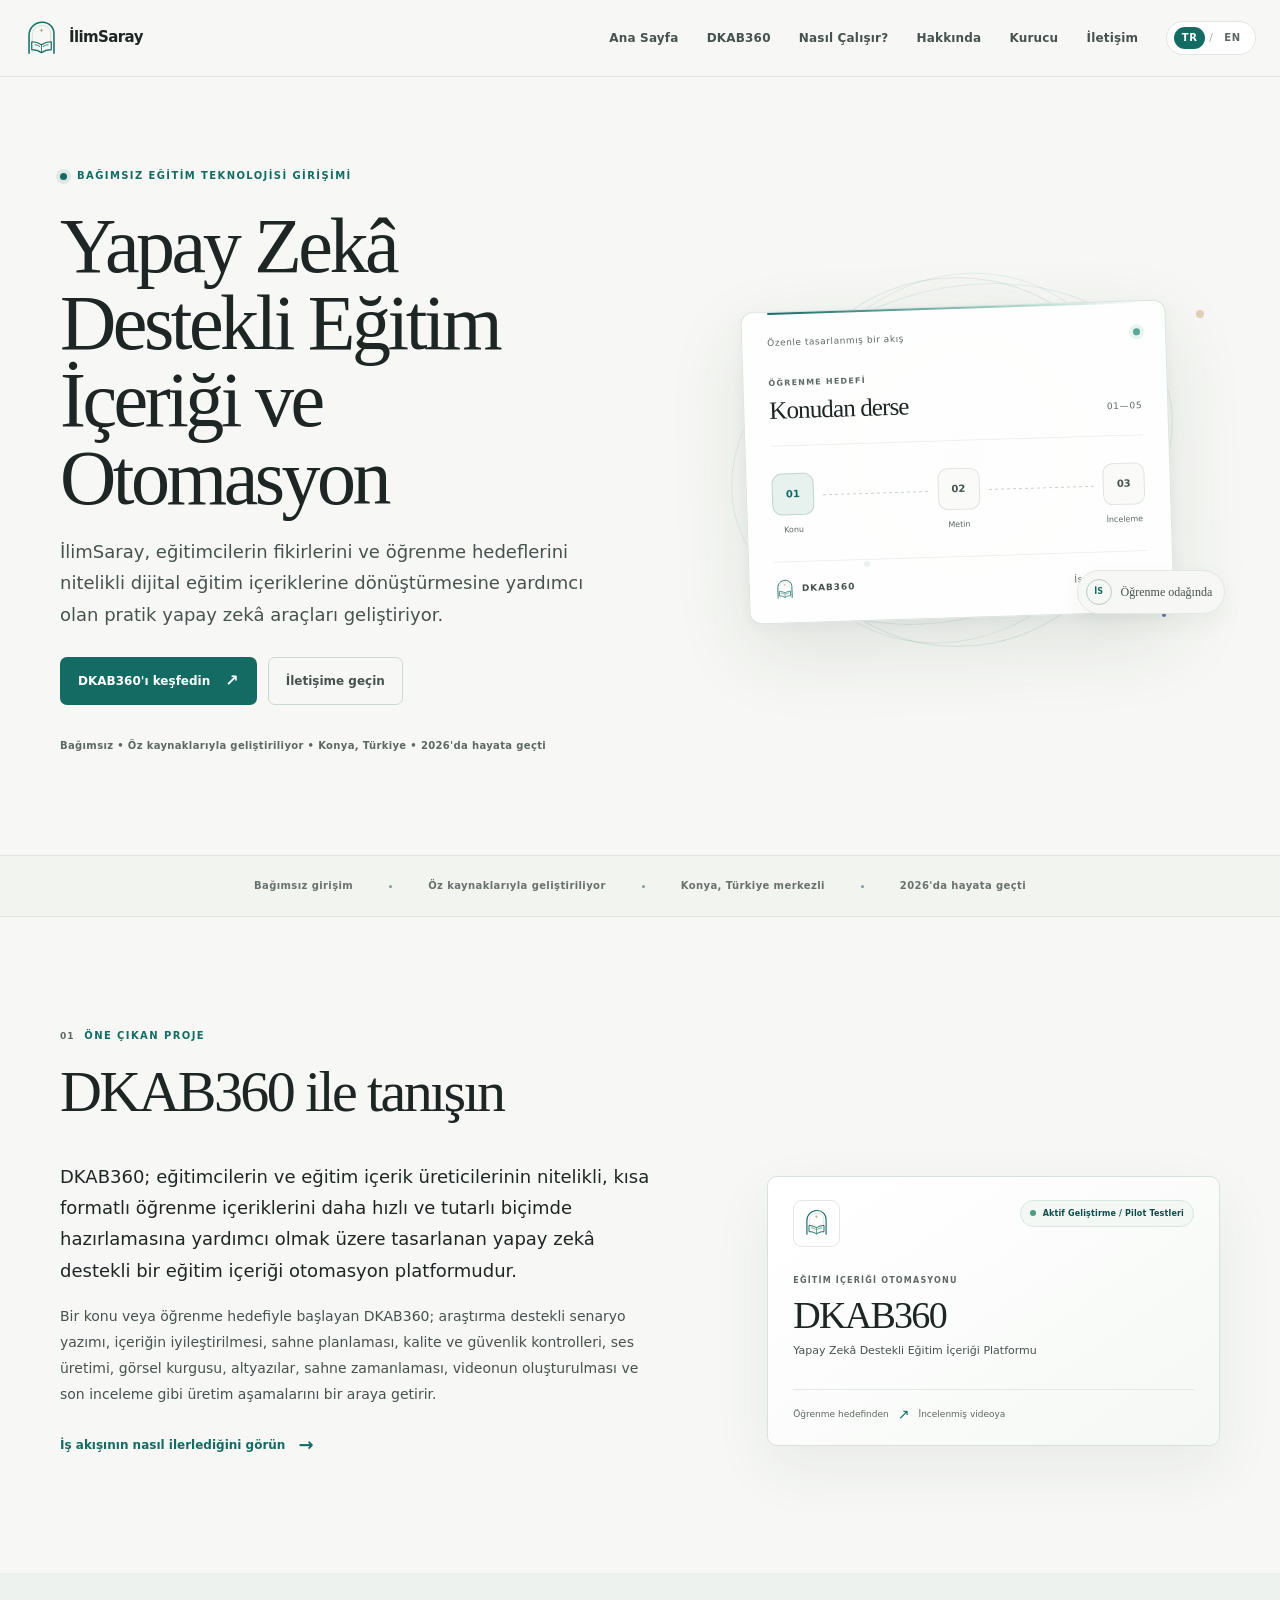
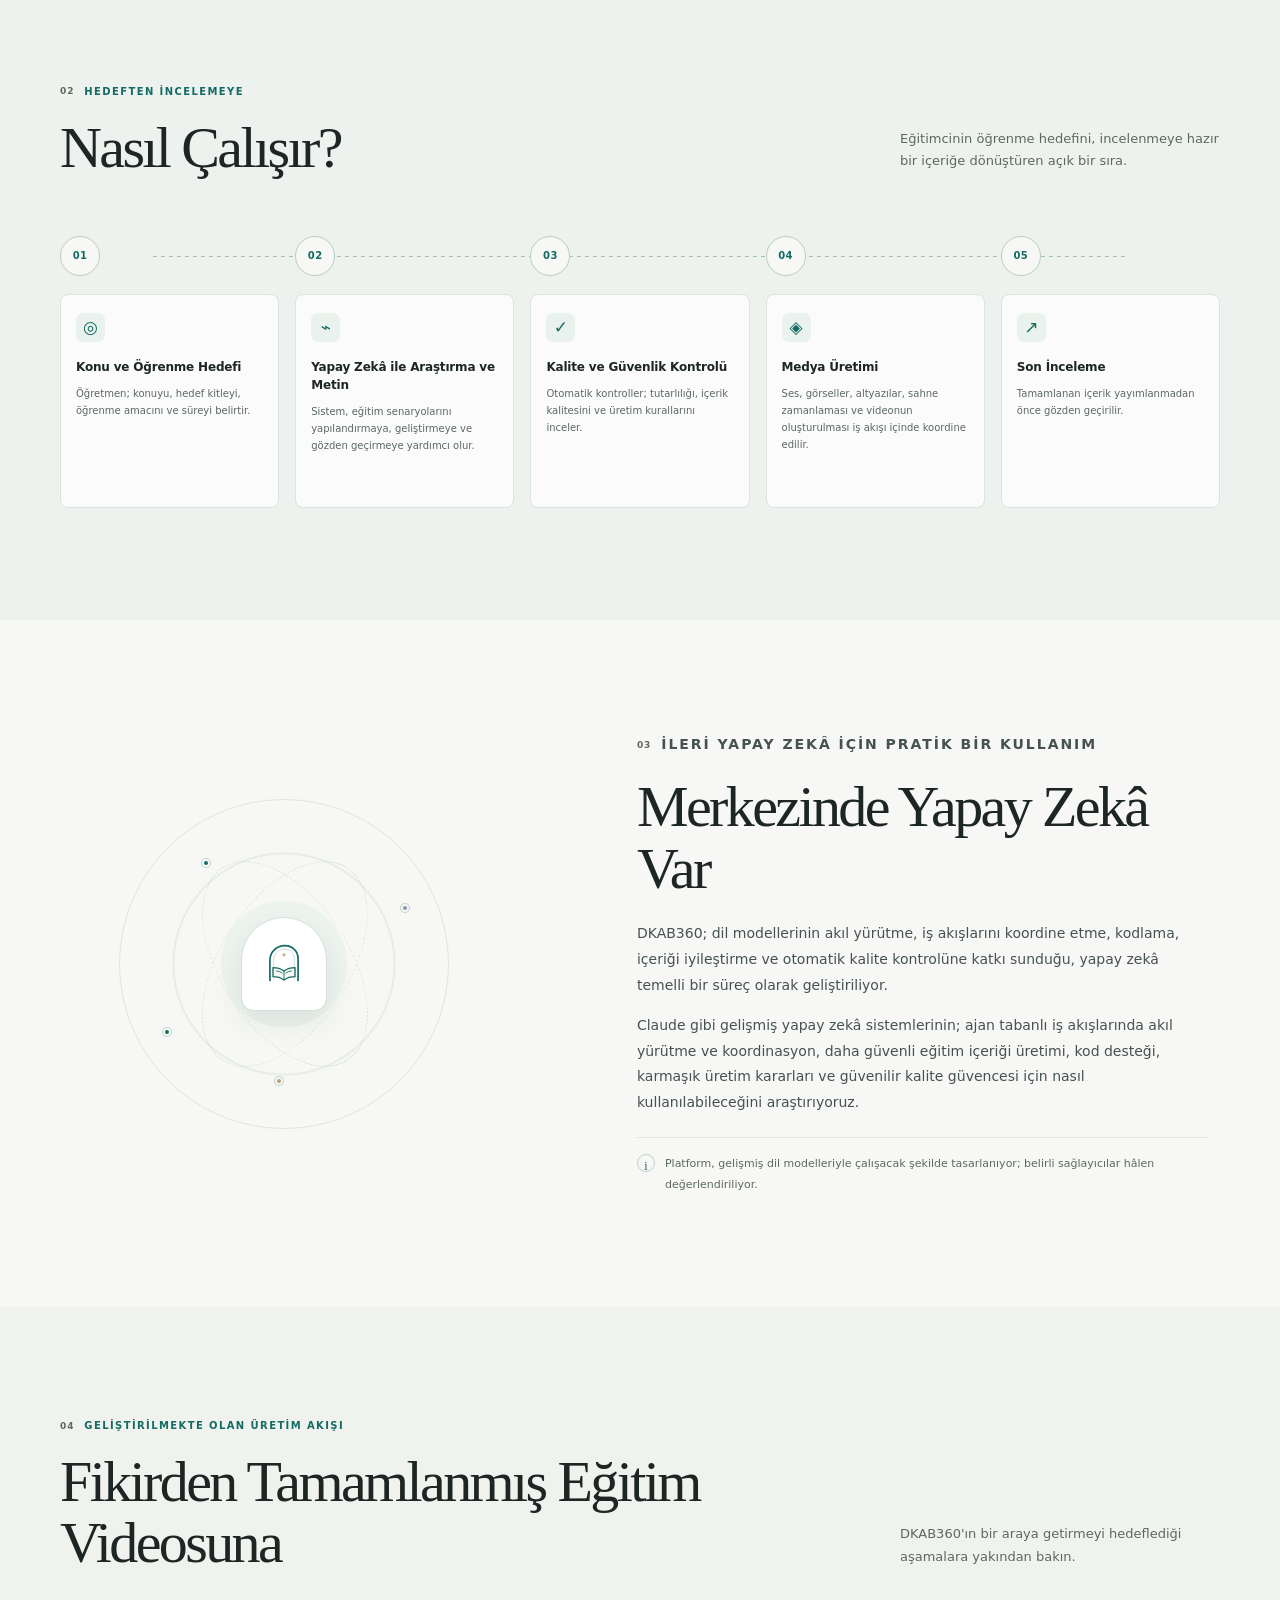
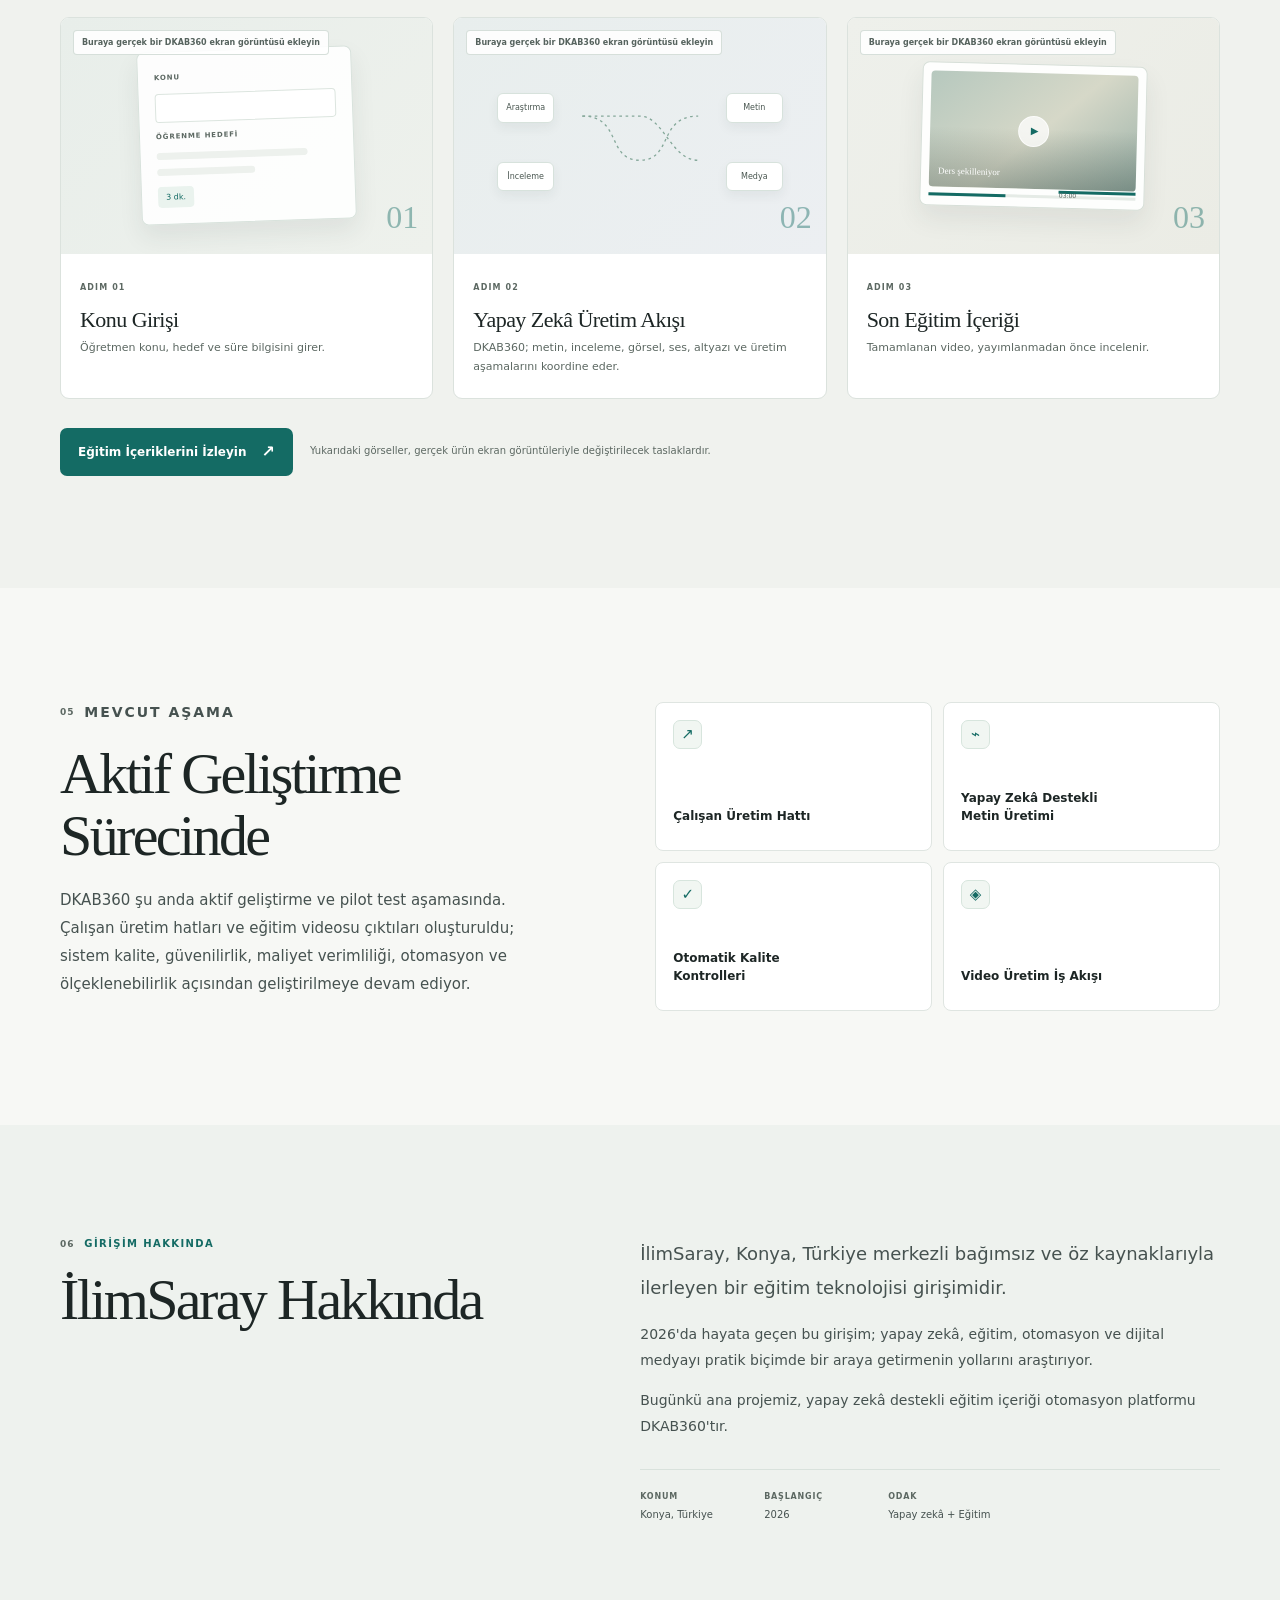
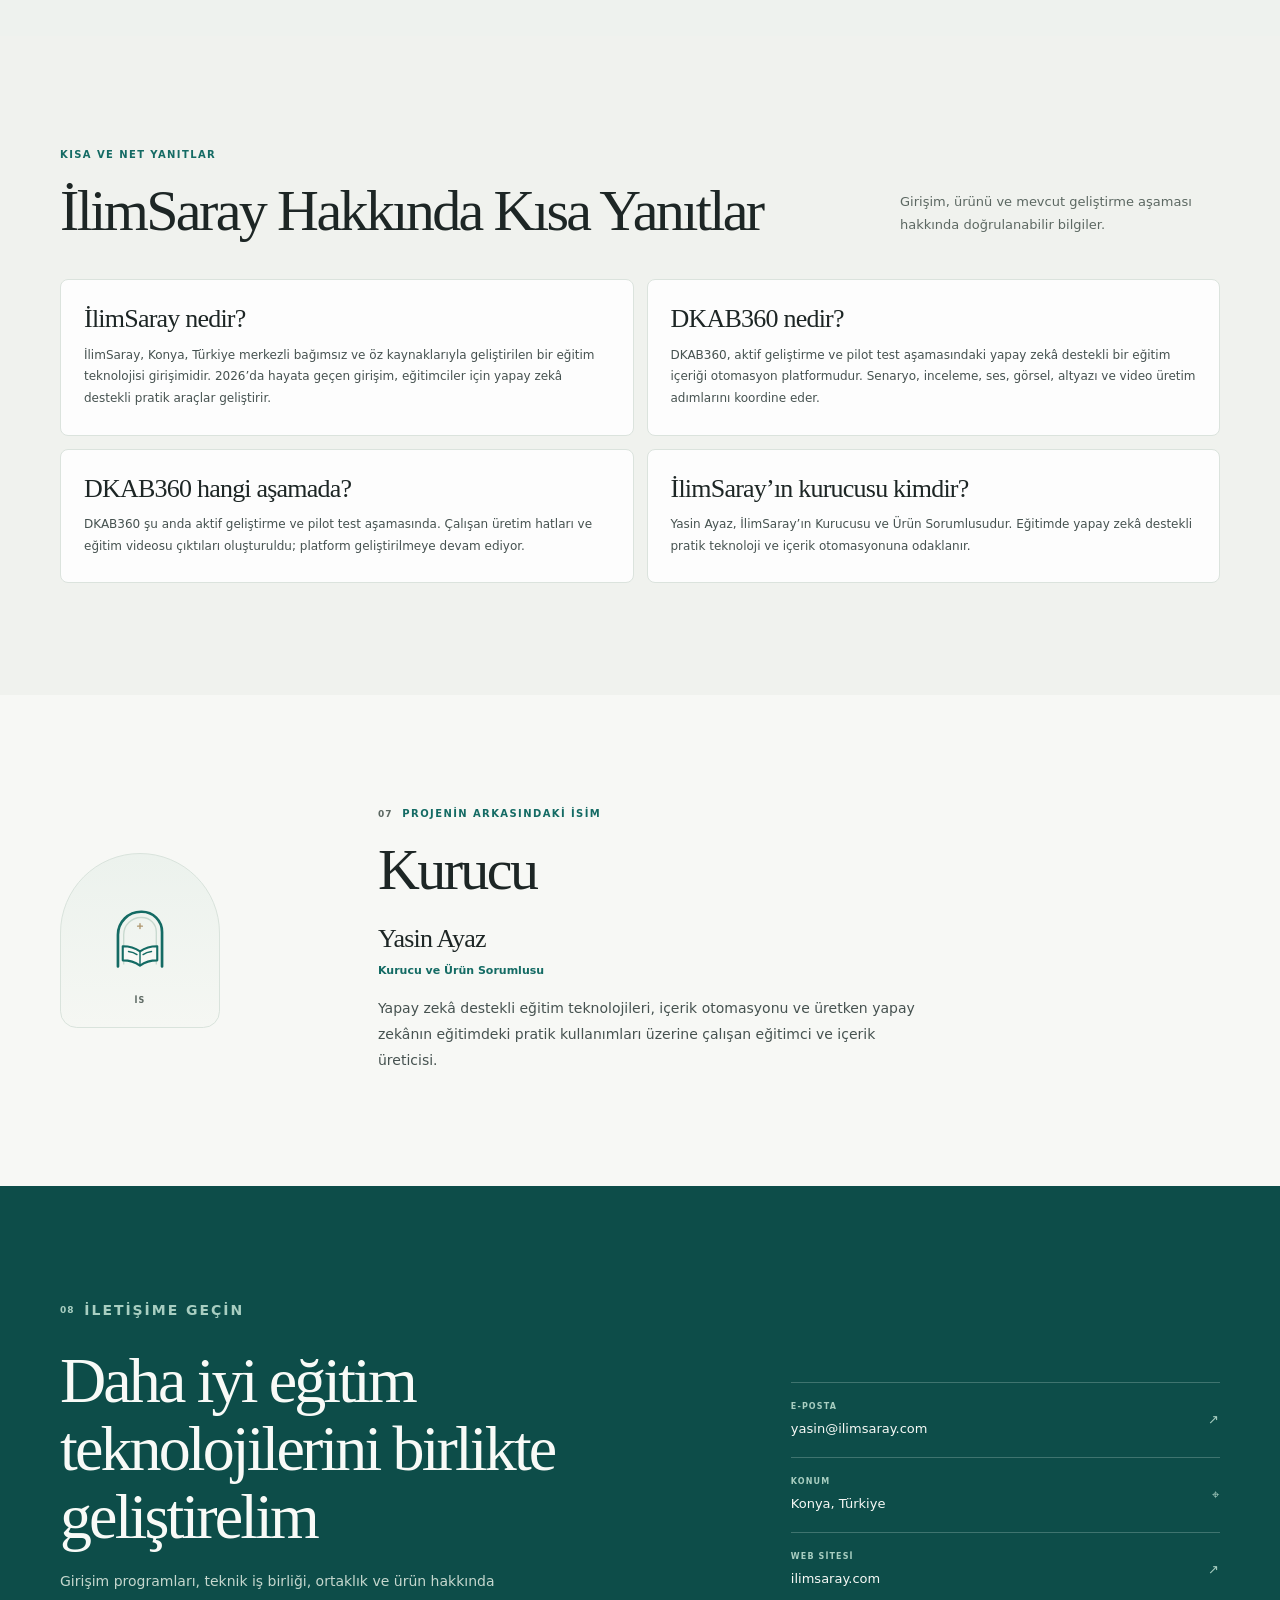
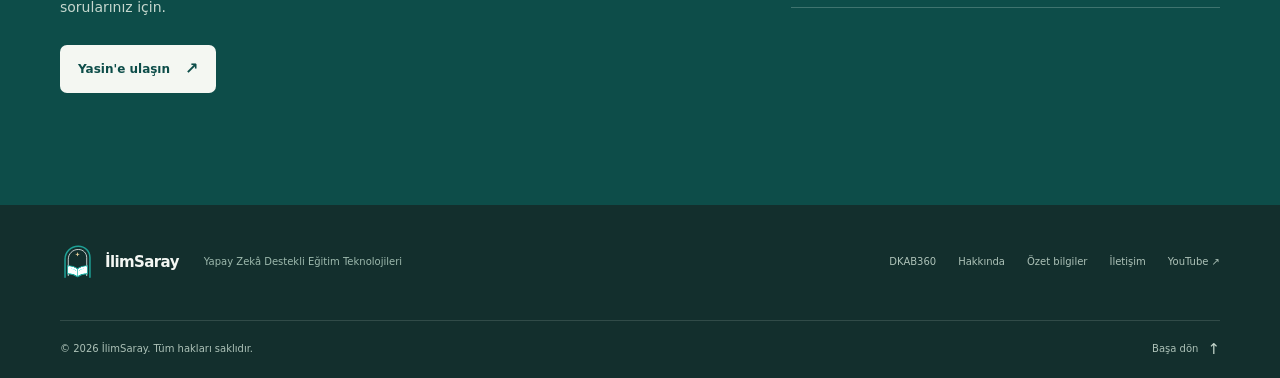
==== commit d0337d41: "Align Turkish canonical URLs with www host" ====
--- a/tr/index.html
+++ b/tr/index.html
@@ -9,10 +9,10 @@
     <meta name="keywords" content="yapay zekâ eğitimi, eğitim teknolojileri, EdTech Türkiye, DKAB360, eğitim içeriği otomasyonu, eğitimde yapay zekâ" />
     <meta name="author" content="Yasin Ayaz" />
     <meta name="robots" content="index, follow" />
-    <link rel="canonical" href="https://ilimsaray.com/tr/" />
-    <link rel="alternate" hreflang="en" href="https://ilimsaray.com/" />
-    <link rel="alternate" hreflang="tr" href="https://ilimsaray.com/tr/" />
-    <link rel="alternate" hreflang="x-default" href="https://ilimsaray.com/" />
+    <link rel="canonical" href="https://www.ilimsaray.com/tr/" />
+    <link rel="alternate" hreflang="en" href="https://www.ilimsaray.com/" />
+    <link rel="alternate" hreflang="tr" href="https://www.ilimsaray.com/tr/" />
+    <link rel="alternate" hreflang="x-default" href="https://www.ilimsaray.com/" />
     <link rel="icon" href="/brand-mark.svg" type="image/svg+xml" />
     <link rel="preload" href="/styles.css" as="style" />
     <link rel="stylesheet" href="/styles.css" />
@@ -20,8 +20,8 @@
     <meta property="og:site_name" content="İlimSaray" />
     <meta property="og:title" content="İlimSaray | Yapay Zekâ ve Eğitim Teknolojisi" />
     <meta property="og:description" content="İlimSaray, Konya merkezli bağımsız bir EdTech girişimidir. DKAB360, aktif geliştirme ve pilot test aşamasındaki yapay zekâ destekli eğitim içeriği platformudur." />
-    <meta property="og:url" content="https://ilimsaray.com/tr/" />
-    <meta property="og:image" content="https://ilimsaray.com/og-cover-tr.png" />
+    <meta property="og:url" content="https://www.ilimsaray.com/tr/" />
+    <meta property="og:image" content="https://www.ilimsaray.com/og-cover-tr.png" />
     <meta property="og:image:type" content="image/png" />
     <meta property="og:image:width" content="1200" />
     <meta property="og:image:height" content="630" />
@@ -31,26 +31,26 @@
     <meta name="twitter:card" content="summary_large_image" />
     <meta name="twitter:title" content="İlimSaray | Yapay Zekâ ve Eğitim Teknolojisi" />
     <meta name="twitter:description" content="İlimSaray, Konya merkezli bağımsız bir EdTech girişimidir. DKAB360, aktif geliştirme ve pilot test aşamasındaki yapay zekâ destekli eğitim içeriği platformudur." />
-    <meta name="twitter:image" content="https://ilimsaray.com/og-cover-tr.png" />
+    <meta name="twitter:image" content="https://www.ilimsaray.com/og-cover-tr.png" />
     <script type="application/ld+json">
 {
   "@context": "https://schema.org",
   "@graph": [
     {
       "@type": "Organization",
-      "@id": "https://ilimsaray.com/#organization",
+      "@id": "https://www.ilimsaray.com/#organization",
       "name": "İlimSaray",
-      "url": "https://ilimsaray.com/",
+      "url": "https://www.ilimsaray.com/",
       "description": "2026’da hayata geçen, Konya, Türkiye merkezli bağımsız ve öz kaynaklarıyla ilerleyen eğitim teknolojisi girişimi.",
       "email": "yasin@ilimsaray.com",
-      "logo": "https://ilimsaray.com/brand-mark.svg",
+      "logo": "https://www.ilimsaray.com/brand-mark.svg",
       "address": {
         "@type": "PostalAddress",
         "addressLocality": "Konya",
         "addressCountry": "TR"
       },
       "founder": {
-        "@id": "https://ilimsaray.com/#founder"
+        "@id": "https://www.ilimsaray.com/#founder"
       },
       "sameAs": [
         "https://youtube.com/@yasinayazdkab"
@@ -58,21 +58,21 @@
     },
     {
       "@type": "Person",
-      "@id": "https://ilimsaray.com/#founder",
+      "@id": "https://www.ilimsaray.com/#founder",
       "name": "Yasin Ayaz",
       "jobTitle": "Kurucu ve Ürün Sorumlusu",
       "description": "Yapay zekâ destekli eğitim teknolojileri, içerik otomasyonu ve üretken yapay zekânın eğitimdeki pratik kullanımları üzerine çalışan eğitimci ve içerik üreticisi.",
       "worksFor": {
-        "@id": "https://ilimsaray.com/#organization"
+        "@id": "https://www.ilimsaray.com/#organization"
       }
     },
     {
       "@type": "WebSite",
-      "@id": "https://ilimsaray.com/#website",
+      "@id": "https://www.ilimsaray.com/#website",
       "name": "İlimSaray",
-      "url": "https://ilimsaray.com/",
+      "url": "https://www.ilimsaray.com/",
       "publisher": {
-        "@id": "https://ilimsaray.com/#organization"
+        "@id": "https://www.ilimsaray.com/#organization"
       },
       "inLanguage": [
         "en",
@@ -81,30 +81,30 @@
     },
     {
       "@type": "SoftwareApplication",
-      "@id": "https://ilimsaray.com/#dkab360",
+      "@id": "https://www.ilimsaray.com/#dkab360",
       "name": "DKAB360",
       "applicationCategory": "EducationalApplication",
       "description": "Aktif geliştirme ve pilot test aşamasındaki yapay zekâ destekli eğitim içeriği otomasyon platformu.",
       "creator": {
-        "@id": "https://ilimsaray.com/#organization"
+        "@id": "https://www.ilimsaray.com/#organization"
       }
     },
     {
       "@type": "WebPage",
-      "@id": "https://ilimsaray.com/tr/#webpage",
-      "url": "https://ilimsaray.com/tr/",
+      "@id": "https://www.ilimsaray.com/tr/#webpage",
+      "url": "https://www.ilimsaray.com/tr/",
       "name": "İlimSaray | Yapay Zekâ ve Eğitim Teknolojisi",
       "description": "İlimSaray, Konya merkezli bağımsız bir EdTech girişimidir. DKAB360, aktif geliştirme ve pilot test aşamasındaki yapay zekâ destekli eğitim içeriği platformudur.",
       "inLanguage": "tr",
       "isPartOf": {
-        "@id": "https://ilimsaray.com/#website"
+        "@id": "https://www.ilimsaray.com/#website"
       },
       "about": [
         {
-          "@id": "https://ilimsaray.com/#organization"
+          "@id": "https://www.ilimsaray.com/#organization"
         },
         {
-          "@id": "https://ilimsaray.com/#dkab360"
+          "@id": "https://www.ilimsaray.com/#dkab360"
         }
       ]
     }
@@ -316,7 +316,7 @@
       <section class="content-section contact-section" id="contact" aria-labelledby="contact-heading">
         <div class="section-shell contact-layout">
           <div class="contact-copy"><p class="eyebrow section-eyebrow"><span class="section-index">08</span><span>İletişime geçin</span></p><h2 id="contact-heading">Daha iyi eğitim teknolojilerini birlikte geliştirelim</h2><p>Girişim programları, teknik iş birliği, ortaklık ve ürün hakkında sorularınız için.</p><a class="button button-light" href="mailto:yasin@ilimsaray.com"><span>Yasin'e ulaşın</span><span class="button-arrow" aria-hidden="true">↗</span></a></div>
-          <div class="contact-details"><a href="mailto:yasin@ilimsaray.com" class="contact-detail"><span class="detail-label">E-POSTA</span><span>yasin@ilimsaray.com</span><span class="detail-arrow" aria-hidden="true">↗</span></a><div class="contact-detail"><span class="detail-label">KONUM</span><span>Konya, Türkiye</span><span class="detail-symbol" aria-hidden="true">⌖</span></div><a href="https://ilimsaray.com" target="_blank" rel="noopener noreferrer" class="contact-detail"><span class="detail-label">WEB SİTESİ</span><span>ilimsaray.com</span><span class="detail-arrow" aria-hidden="true">↗</span></a></div>
+          <div class="contact-details"><a href="mailto:yasin@ilimsaray.com" class="contact-detail"><span class="detail-label">E-POSTA</span><span>yasin@ilimsaray.com</span><span class="detail-arrow" aria-hidden="true">↗</span></a><div class="contact-detail"><span class="detail-label">KONUM</span><span>Konya, Türkiye</span><span class="detail-symbol" aria-hidden="true">⌖</span></div><a href="https://www.ilimsaray.com" target="_blank" rel="noopener noreferrer" class="contact-detail"><span class="detail-label">WEB SİTESİ</span><span>ilimsaray.com</span><span class="detail-arrow" aria-hidden="true">↗</span></a></div>
         </div>
       </section>
     </main>
--- a/styles.css
+++ b/styles.css
@@ -5,7 +5,7 @@
   --surface: #fff;
   --ink: #1d2625;
   --ink-soft: #465250;
-  --muted: #737c79;
+  --muted: #5c6862;
   --line: #dfe5e1;
   --line-strong: #cdd7d2;
   --teal: #146b64;
@@ -48,8 +48,9 @@
 .desktop-nav a:hover, .mobile-nav a:hover { color: var(--teal); }
 .nav-tools { display: flex; align-items: center; gap: 14px; }
 .language-switch { display: inline-flex; align-items: center; gap: 4px; padding: 5px 7px; border: 1px solid var(--line); border-radius: 999px; background: var(--surface); }
-.language-option { appearance: none; cursor: pointer; min-width: 31px; padding: 3px 6px; border: 0; border-radius: 999px; background: transparent; color: var(--muted); font-family: var(--sans); font-size: 10px; font-weight: 750; letter-spacing: .07em; transition: color .16s ease, background .16s ease; }
+.language-option { display: inline-flex; align-items: center; justify-content: center; cursor: pointer; min-width: 31px; padding: 3px 6px; border: 0; border-radius: 999px; background: transparent; color: var(--muted); font-family: var(--sans); font-size: 10px; font-weight: 750; letter-spacing: .07em; transition: color .16s ease, background .16s ease; }
 .language-option.is-active { background: var(--teal); color: #fff; }
+.language-option:hover:not(.is-active) { color: var(--teal); background: var(--teal-soft); }
 .language-divider { color: #aab3af; font-size: 11px; }
 .mobile-menu { display: none; position: relative; }
 .menu-trigger { width: 39px; height: 39px; display: grid; place-items: center; list-style: none; cursor: pointer; border: 1px solid var(--line); border-radius: 50%; background: var(--surface); }
@@ -93,7 +94,7 @@
 .window-title-row { align-items: end; margin-top: 26px; padding-bottom: 21px; border-bottom: 1px solid #edf0ed; }
 .mini-label { margin: 0 0 6px; color: var(--muted); font-size: 8px; font-weight: 750; letter-spacing: .15em; }
 .window-title { margin: 0; font-family: var(--display); font-size: 25px; line-height: 1.15; letter-spacing: -.035em; }
-.window-step-count { color: #a2aba7; font-size: 9px; letter-spacing: .08em; }
+.window-step-count { color: var(--muted); font-size: 9px; letter-spacing: .08em; }
 .flow-steps { display: flex; align-items: center; gap: 9px; padding-block: 27px 24px; }
 .flow-step { display: grid; justify-items: center; gap: 8px; color: var(--muted); font-size: 8px; }
 .flow-icon { width: 42px; height: 42px; display: grid; place-items: center; border: 1px solid var(--line); border-radius: 10px; background: #fafbf9; color: var(--ink-soft); font-size: 10px; font-weight: 700; }
@@ -110,7 +111,7 @@
 .content-section { padding-block: 112px; scroll-margin-top: 90px; }
 .section-heading { max-width: 640px; }
 .section-eyebrow { margin-bottom: 18px; }
-.section-index { color: #9baaa4; font-size: 9px; letter-spacing: .1em; }
+.section-index { color: var(--muted); font-size: 9px; letter-spacing: .1em; }
 h2 { margin-bottom: 0; font-size: clamp(38px, 4.6vw, 58px); line-height: 1.06; }
 .product-layout { display: grid; grid-template-columns: 1.02fr .78fr; align-items: center; gap: clamp(55px, 9vw, 130px); margin-top: 38px; }
 .product-copy { max-width: 640px; }
@@ -126,7 +127,7 @@
 .status-pill { display: inline-flex; align-items: center; gap: 7px; padding: 6px 9px; border: 1px solid #d7e6df; border-radius: 999px; background: #f3f8f5; color: var(--teal-dark); font-size: 8px; font-weight: 700; letter-spacing: .02em; }
 .status-pill > span:first-child { width: 6px; height: 6px; border-radius: 50%; background: #4f9b85; }
 .product-card-body { padding: 27px 0 29px; }
-.product-card-body .mini-label { color: #8b9993; }
+.product-card-body .mini-label { color: var(--muted); }
 .product-card-body h3 { margin: 2px 0 0; font-family: var(--display); font-size: 38px; font-weight: 500; letter-spacing: -.045em; line-height: 1.2; }
 .product-card-body > p:last-child { margin: 3px 0 0; color: var(--ink-soft); font-size: 11px; }
 .product-card-bottom { display: flex; align-items: center; gap: 9px; padding-top: 13px; border-top: 1px solid #e3e9e5; color: var(--muted); font-size: 9px; }
@@ -169,7 +170,7 @@
 .proof-kicker { position: absolute; z-index: 3; top: 12px; left: 12px; padding: 5px 8px; border: 1px solid rgb(210 220 214 / 90%); border-radius: 4px; background: rgb(255 255 255 / 88%); color: #56635e; font-size: 8px; font-weight: 650; }
 .proof-step-mark { position: absolute; right: 14px; bottom: 9px; color: rgb(20 107 100 / 44%); font-family: var(--display); font-size: 32px; }
 .mock-form { width: 58%; min-width: 170px; position: relative; display: grid; gap: 9px; padding: 20px 16px 16px; border: 1px solid #d8e2dc; border-radius: 7px; background: rgb(255 255 255 / 91%); box-shadow: 0 12px 25px rgb(38 56 47 / 8%); transform: rotate(-2deg); }
-.mock-label { color: #89958f; font-size: 7px; font-weight: 750; letter-spacing: .12em; }
+.mock-label { color: var(--muted); font-size: 7px; font-weight: 750; letter-spacing: .12em; }
 .mock-line { width: 83%; height: 7px; border-radius: 4px; background: #edf1ed; }
 .mock-line-wide { width: 100%; height: 29px; border: 1px solid #dce5df; background: #fff; }
 .mock-line-short { width: 54%; }
@@ -186,9 +187,9 @@
 .video-caption { position: absolute; z-index: 1; bottom: 8px; left: 9px; color: #fff; font-family: var(--display); font-size: 9px; }
 .video-controls { height: 3px; position: absolute; right: 8px; bottom: 9px; left: 8px; display: flex; align-items: center; background: #e5ebe6; }
 .video-controls > span { width: 37%; height: 3px; background: var(--teal); }
-.video-time { position: absolute; right: 0; bottom: 5px; color: #74807a; font-size: 6px; }
+.video-time { position: absolute; right: 0; bottom: 5px; color: var(--muted); font-size: 6px; }
 .proof-card-copy { padding: 18px 19px 21px; }
-.card-overline { color: #87958f; font-size: 8px; font-weight: 750; letter-spacing: .14em; }
+.card-overline { color: var(--muted); font-size: 8px; font-weight: 750; letter-spacing: .14em; }
 .proof-card-copy h3 { margin: 7px 0 6px; font-family: var(--display); font-size: 22px; font-weight: 500; letter-spacing: -.025em; line-height: 1.25; }
 .proof-card-copy p { margin: 0; color: var(--muted); font-size: 11px; line-height: 1.7; }
 .proof-action { display: flex; align-items: center; flex-wrap: wrap; gap: 17px; margin-top: 29px; }
@@ -208,11 +209,11 @@
 .about-copy .lead-copy { font-size: 18px; }
 .about-facts { display: flex; flex-wrap: wrap; gap: 12px; margin-top: 29px; padding-top: 20px; border-top: 1px solid #d9e2dc; }
 .about-facts > span { min-width: 112px; display: grid; gap: 4px; color: var(--ink-soft); font-size: 10px; }
-.about-facts strong { color: #85928c; font-size: 8px; font-weight: 750; letter-spacing: .1em; text-transform: uppercase; }
+.about-facts strong { color: var(--muted); font-size: 8px; font-weight: 750; letter-spacing: .1em; text-transform: uppercase; }
 .founder-section { display: grid; grid-template-columns: 190px 1fr; align-items: center; gap: clamp(48px, 10vw, 135px); }
 .founder-mark { width: 160px; height: 175px; position: relative; display: grid; place-items: center; border: 1px solid #d9e3dc; border-radius: 86px 86px 18px 18px; background: linear-gradient(180deg, #ecf2ed, #f5f7f3); }
 .founder-mark img { width: 62px; height: 69px; }
-.founder-mark > span { position: absolute; bottom: 19px; color: #9aa9a1; font-size: 8px; font-weight: 800; letter-spacing: .15em; }
+.founder-mark > span { position: absolute; bottom: 19px; color: var(--muted); font-size: 8px; font-weight: 800; letter-spacing: .15em; }
 .founder-copy { max-width: 660px; }
 .founder-copy h2 { margin-bottom: 16px; }
 .founder-name { margin: 0; font-family: var(--display); font-size: 26px; letter-spacing: -.03em; }
@@ -222,7 +223,7 @@
 .contact-layout { display: grid; grid-template-columns: 1.1fr .8fr; align-items: center; gap: clamp(55px, 11vw, 165px); }
 .contact-copy { max-width: 600px; }
 .contact-section .section-eyebrow { color: #a8cec1; }
-.contact-section .section-index { color: #8ab2a4; }
+.contact-section .section-index { color: #a8cec1; }
 .contact-copy h2 { margin: 18px 0 18px; font-size: clamp(42px, 5vw, 64px); }
 .contact-copy > p { max-width: 460px; margin-bottom: 24px; color: #c5d7ce; }
 .button-light { background: #f4f7f2; color: var(--teal-dark); }
@@ -243,6 +244,11 @@
 .footer-bottom { min-height: 57px; display: flex; align-items: center; justify-content: space-between; gap: 18px; }
 .back-to-top { display: inline-flex; align-items: center; gap: 9px; }
 .back-to-top span:last-child { color: #c3d5cb; font-size: 15px; }
+.answers-section { background: #f0f2ee; }
+.answer-list { display: grid; grid-template-columns: repeat(2, minmax(0, 1fr)); gap: 13px; margin: 38px 0 0; padding: 0; }
+.answer-item { min-width: 0; margin: 0; padding: 23px 23px 25px; border: 1px solid #dbe3dd; border-radius: 8px; background: rgb(255 255 255 / 88%); }
+.answer-item dt { margin: 0 0 9px; color: var(--ink); font-family: var(--display); font-size: clamp(20px, 2.3vw, 26px); font-weight: 500; letter-spacing: -.03em; line-height: 1.25; }
+.answer-item dd { margin: 0; color: var(--ink-soft); font-size: 12px; line-height: 1.8; }
 
 @media (min-width: 1500px) { :root { --shell: min(1200px, calc(100% - 80px)); } }
 @media (max-width: 1000px) {
@@ -296,6 +302,7 @@
   .footer-main { flex-wrap: wrap; gap: 11px 18px; padding-block: 22px; }
   .footer-tagline { margin-right: auto; }
   .footer-links { width: 100%; padding-bottom: 6px; }
+  .answer-list { grid-template-columns: 1fr; }
 }
 @media (max-width: 600px) {
   :root { --shell: calc(100% - 38px); }
--- a/styles.css
+++ b/styles.css
@@ -5,7 +5,7 @@
   --surface: #fff;
   --ink: #1d2625;
   --ink-soft: #465250;
-  --muted: #737c79;
+  --muted: #5c6862;
   --line: #dfe5e1;
   --line-strong: #cdd7d2;
   --teal: #146b64;
@@ -48,8 +48,9 @@
 .desktop-nav a:hover, .mobile-nav a:hover { color: var(--teal); }
 .nav-tools { display: flex; align-items: center; gap: 14px; }
 .language-switch { display: inline-flex; align-items: center; gap: 4px; padding: 5px 7px; border: 1px solid var(--line); border-radius: 999px; background: var(--surface); }
-.language-option { appearance: none; cursor: pointer; min-width: 31px; padding: 3px 6px; border: 0; border-radius: 999px; background: transparent; color: var(--muted); font-family: var(--sans); font-size: 10px; font-weight: 750; letter-spacing: .07em; transition: color .16s ease, background .16s ease; }
+.language-option { display: inline-flex; align-items: center; justify-content: center; cursor: pointer; min-width: 31px; padding: 3px 6px; border: 0; border-radius: 999px; background: transparent; color: var(--muted); font-family: var(--sans); font-size: 10px; font-weight: 750; letter-spacing: .07em; transition: color .16s ease, background .16s ease; }
 .language-option.is-active { background: var(--teal); color: #fff; }
+.language-option:hover:not(.is-active) { color: var(--teal); background: var(--teal-soft); }
 .language-divider { color: #aab3af; font-size: 11px; }
 .mobile-menu { display: none; position: relative; }
 .menu-trigger { width: 39px; height: 39px; display: grid; place-items: center; list-style: none; cursor: pointer; border: 1px solid var(--line); border-radius: 50%; background: var(--surface); }
@@ -93,7 +94,7 @@
 .window-title-row { align-items: end; margin-top: 26px; padding-bottom: 21px; border-bottom: 1px solid #edf0ed; }
 .mini-label { margin: 0 0 6px; color: var(--muted); font-size: 8px; font-weight: 750; letter-spacing: .15em; }
 .window-title { margin: 0; font-family: var(--display); font-size: 25px; line-height: 1.15; letter-spacing: -.035em; }
-.window-step-count { color: #a2aba7; font-size: 9px; letter-spacing: .08em; }
+.window-step-count { color: var(--muted); font-size: 9px; letter-spacing: .08em; }
 .flow-steps { display: flex; align-items: center; gap: 9px; padding-block: 27px 24px; }
 .flow-step { display: grid; justify-items: center; gap: 8px; color: var(--muted); font-size: 8px; }
 .flow-icon { width: 42px; height: 42px; display: grid; place-items: center; border: 1px solid var(--line); border-radius: 10px; background: #fafbf9; color: var(--ink-soft); font-size: 10px; font-weight: 700; }
@@ -110,7 +111,7 @@
 .content-section { padding-block: 112px; scroll-margin-top: 90px; }
 .section-heading { max-width: 640px; }
 .section-eyebrow { margin-bottom: 18px; }
-.section-index { color: #9baaa4; font-size: 9px; letter-spacing: .1em; }
+.section-index { color: var(--muted); font-size: 9px; letter-spacing: .1em; }
 h2 { margin-bottom: 0; font-size: clamp(38px, 4.6vw, 58px); line-height: 1.06; }
 .product-layout { display: grid; grid-template-columns: 1.02fr .78fr; align-items: center; gap: clamp(55px, 9vw, 130px); margin-top: 38px; }
 .product-copy { max-width: 640px; }
@@ -126,7 +127,7 @@
 .status-pill { display: inline-flex; align-items: center; gap: 7px; padding: 6px 9px; border: 1px solid #d7e6df; border-radius: 999px; background: #f3f8f5; color: var(--teal-dark); font-size: 8px; font-weight: 700; letter-spacing: .02em; }
 .status-pill > span:first-child { width: 6px; height: 6px; border-radius: 50%; background: #4f9b85; }
 .product-card-body { padding: 27px 0 29px; }
-.product-card-body .mini-label { color: #8b9993; }
+.product-card-body .mini-label { color: var(--muted); }
 .product-card-body h3 { margin: 2px 0 0; font-family: var(--display); font-size: 38px; font-weight: 500; letter-spacing: -.045em; line-height: 1.2; }
 .product-card-body > p:last-child { margin: 3px 0 0; color: var(--ink-soft); font-size: 11px; }
 .product-card-bottom { display: flex; align-items: center; gap: 9px; padding-top: 13px; border-top: 1px solid #e3e9e5; color: var(--muted); font-size: 9px; }
@@ -169,7 +170,7 @@
 .proof-kicker { position: absolute; z-index: 3; top: 12px; left: 12px; padding: 5px 8px; border: 1px solid rgb(210 220 214 / 90%); border-radius: 4px; background: rgb(255 255 255 / 88%); color: #56635e; font-size: 8px; font-weight: 650; }
 .proof-step-mark { position: absolute; right: 14px; bottom: 9px; color: rgb(20 107 100 / 44%); font-family: var(--display); font-size: 32px; }
 .mock-form { width: 58%; min-width: 170px; position: relative; display: grid; gap: 9px; padding: 20px 16px 16px; border: 1px solid #d8e2dc; border-radius: 7px; background: rgb(255 255 255 / 91%); box-shadow: 0 12px 25px rgb(38 56 47 / 8%); transform: rotate(-2deg); }
-.mock-label { color: #89958f; font-size: 7px; font-weight: 750; letter-spacing: .12em; }
+.mock-label { color: var(--muted); font-size: 7px; font-weight: 750; letter-spacing: .12em; }
 .mock-line { width: 83%; height: 7px; border-radius: 4px; background: #edf1ed; }
 .mock-line-wide { width: 100%; height: 29px; border: 1px solid #dce5df; background: #fff; }
 .mock-line-short { width: 54%; }
@@ -186,9 +187,9 @@
 .video-caption { position: absolute; z-index: 1; bottom: 8px; left: 9px; color: #fff; font-family: var(--display); font-size: 9px; }
 .video-controls { height: 3px; position: absolute; right: 8px; bottom: 9px; left: 8px; display: flex; align-items: center; background: #e5ebe6; }
 .video-controls > span { width: 37%; height: 3px; background: var(--teal); }
-.video-time { position: absolute; right: 0; bottom: 5px; color: #74807a; font-size: 6px; }
+.video-time { position: absolute; right: 0; bottom: 5px; color: var(--muted); font-size: 6px; }
 .proof-card-copy { padding: 18px 19px 21px; }
-.card-overline { color: #87958f; font-size: 8px; font-weight: 750; letter-spacing: .14em; }
+.card-overline { color: var(--muted); font-size: 8px; font-weight: 750; letter-spacing: .14em; }
 .proof-card-copy h3 { margin: 7px 0 6px; font-family: var(--display); font-size: 22px; font-weight: 500; letter-spacing: -.025em; line-height: 1.25; }
 .proof-card-copy p { margin: 0; color: var(--muted); font-size: 11px; line-height: 1.7; }
 .proof-action { display: flex; align-items: center; flex-wrap: wrap; gap: 17px; margin-top: 29px; }
@@ -208,11 +209,11 @@
 .about-copy .lead-copy { font-size: 18px; }
 .about-facts { display: flex; flex-wrap: wrap; gap: 12px; margin-top: 29px; padding-top: 20px; border-top: 1px solid #d9e2dc; }
 .about-facts > span { min-width: 112px; display: grid; gap: 4px; color: var(--ink-soft); font-size: 10px; }
-.about-facts strong { color: #85928c; font-size: 8px; font-weight: 750; letter-spacing: .1em; text-transform: uppercase; }
+.about-facts strong { color: var(--muted); font-size: 8px; font-weight: 750; letter-spacing: .1em; text-transform: uppercase; }
 .founder-section { display: grid; grid-template-columns: 190px 1fr; align-items: center; gap: clamp(48px, 10vw, 135px); }
 .founder-mark { width: 160px; height: 175px; position: relative; display: grid; place-items: center; border: 1px solid #d9e3dc; border-radius: 86px 86px 18px 18px; background: linear-gradient(180deg, #ecf2ed, #f5f7f3); }
 .founder-mark img { width: 62px; height: 69px; }
-.founder-mark > span { position: absolute; bottom: 19px; color: #9aa9a1; font-size: 8px; font-weight: 800; letter-spacing: .15em; }
+.founder-mark > span { position: absolute; bottom: 19px; color: var(--muted); font-size: 8px; font-weight: 800; letter-spacing: .15em; }
 .founder-copy { max-width: 660px; }
 .founder-copy h2 { margin-bottom: 16px; }
 .founder-name { margin: 0; font-family: var(--display); font-size: 26px; letter-spacing: -.03em; }
@@ -222,7 +223,7 @@
 .contact-layout { display: grid; grid-template-columns: 1.1fr .8fr; align-items: center; gap: clamp(55px, 11vw, 165px); }
 .contact-copy { max-width: 600px; }
 .contact-section .section-eyebrow { color: #a8cec1; }
-.contact-section .section-index { color: #8ab2a4; }
+.contact-section .section-index { color: #a8cec1; }
 .contact-copy h2 { margin: 18px 0 18px; font-size: clamp(42px, 5vw, 64px); }
 .contact-copy > p { max-width: 460px; margin-bottom: 24px; color: #c5d7ce; }
 .button-light { background: #f4f7f2; color: var(--teal-dark); }
@@ -243,6 +244,11 @@
 .footer-bottom { min-height: 57px; display: flex; align-items: center; justify-content: space-between; gap: 18px; }
 .back-to-top { display: inline-flex; align-items: center; gap: 9px; }
 .back-to-top span:last-child { color: #c3d5cb; font-size: 15px; }
+.answers-section { background: #f0f2ee; }
+.answer-list { display: grid; grid-template-columns: repeat(2, minmax(0, 1fr)); gap: 13px; margin: 38px 0 0; padding: 0; }
+.answer-item { min-width: 0; margin: 0; padding: 23px 23px 25px; border: 1px solid #dbe3dd; border-radius: 8px; background: rgb(255 255 255 / 88%); }
+.answer-item dt { margin: 0 0 9px; color: var(--ink); font-family: var(--display); font-size: clamp(20px, 2.3vw, 26px); font-weight: 500; letter-spacing: -.03em; line-height: 1.25; }
+.answer-item dd { margin: 0; color: var(--ink-soft); font-size: 12px; line-height: 1.8; }
 
 @media (min-width: 1500px) { :root { --shell: min(1200px, calc(100% - 80px)); } }
 @media (max-width: 1000px) {
@@ -296,6 +302,7 @@
   .footer-main { flex-wrap: wrap; gap: 11px 18px; padding-block: 22px; }
   .footer-tagline { margin-right: auto; }
   .footer-links { width: 100%; padding-bottom: 6px; }
+  .answer-list { grid-template-columns: 1fr; }
 }
 @media (max-width: 600px) {
   :root { --shell: calc(100% - 38px); }
